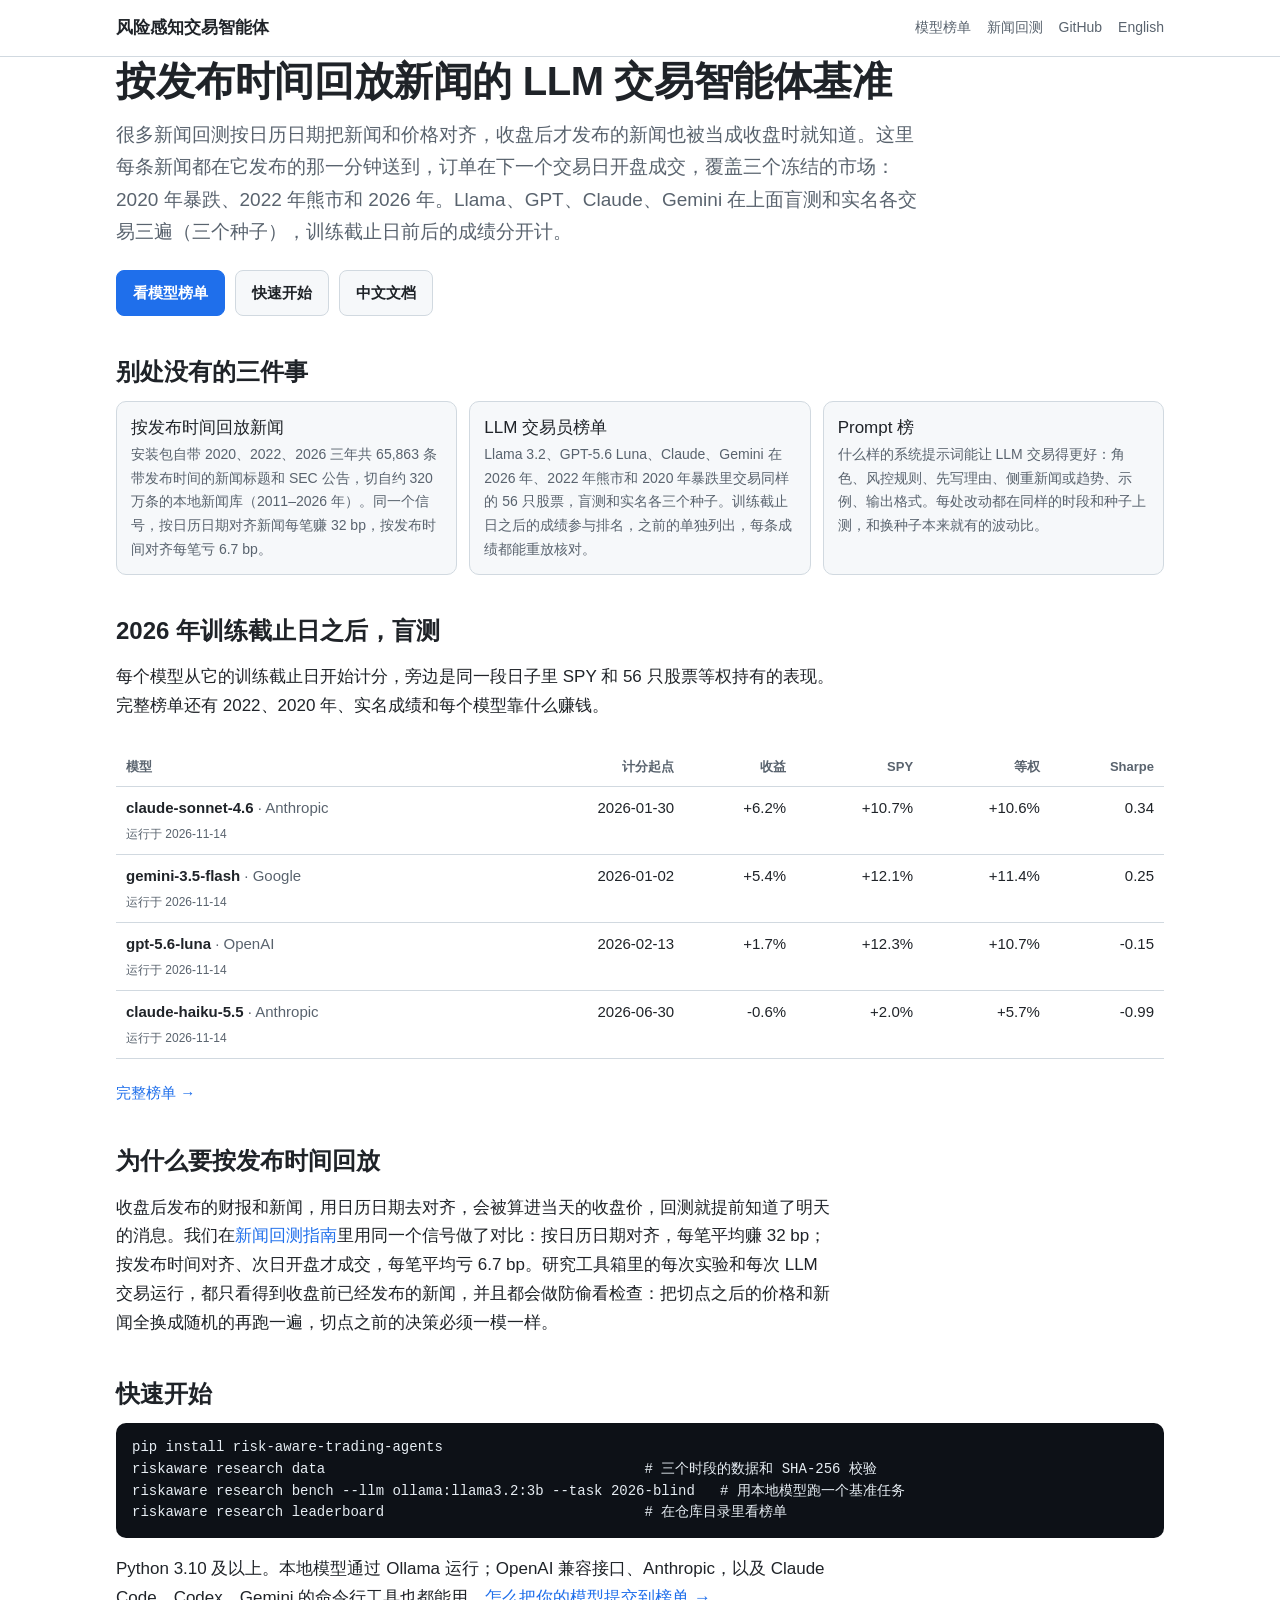
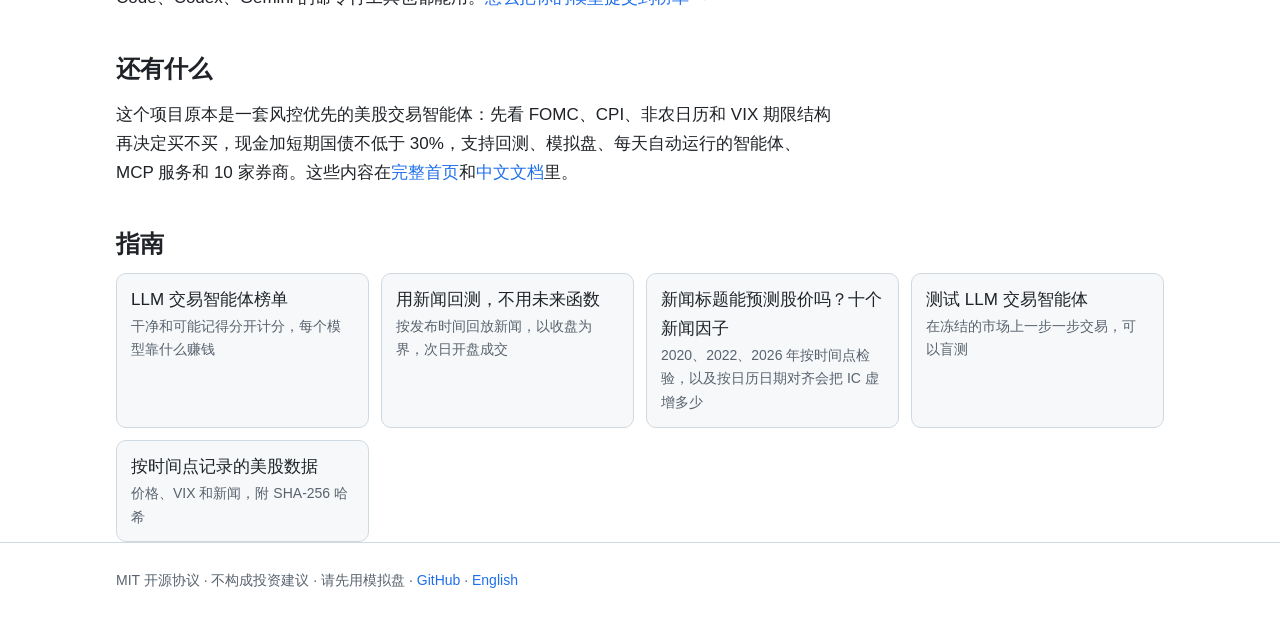
==== site/zh/index.html @ 922aabd8 "LLM trading agent leaderboard (rta-bench-1), and a home page that leads with what is unique rta-benc" ====
<!doctype html>
<html lang="zh-Hans">
<head>
<meta charset="utf-8">
<meta name="viewport" content="width=device-width, initial-scale=1">
<title>LLM 交易智能体基准与榜单：按发布时间回放新闻 · 风险感知交易智能体</title>
<meta name="description" content="开源的 LLM 交易智能体基准：新闻按发布时间回放，自带 2020 年暴跌、2022 年熊市和 2026 年三个冻结的美股市场（65,863 条带时间的新闻），公开的模型榜单按训练截止日前后分开计分，还有 Prompt 榜。MIT 开源。">
<meta name="keywords" content="LLM 交易智能体, 大模型炒股, AI 交易基准, 模型榜单, Prompt 榜, 新闻回测, 未来函数, 按时间点数据, 量化回测, 美股数据, 回测框架">
<link rel="canonical" href="https://jackson-cmd.github.io/risk-aware-trading-agents/zh/">
<link rel="alternate" hreflang="en" href="https://jackson-cmd.github.io/risk-aware-trading-agents/">
<link rel="alternate" hreflang="zh-Hans" href="https://jackson-cmd.github.io/risk-aware-trading-agents/zh/">
<link rel="alternate" hreflang="x-default" href="https://jackson-cmd.github.io/risk-aware-trading-agents/">
<meta property="og:type" content="website">
<meta property="og:url" content="https://jackson-cmd.github.io/risk-aware-trading-agents/zh/">
<meta property="og:title" content="风险感知交易智能体：按发布时间回放新闻的 LLM 交易基准">
<meta property="og:description" content="三个冻结的美股市场、65,863 条带发布时间的新闻、按训练截止日前后分开计分的 LLM 交易员榜单、Prompt 榜，以及开源的风控优先交易智能体。">
<meta property="og:image" content="https://jackson-cmd.github.io/risk-aware-trading-agents/assets/social-preview.png">
<meta name="twitter:card" content="summary_large_image">
<link rel="stylesheet" href="../assets/guide.css">
<script type="application/ld+json">{"@context":"https://schema.org","@type":"SoftwareSourceCode","name":"风险感知交易智能体（Risk-Aware Trading Agents）","description":"开源的 LLM 交易智能体基准：新闻按发布时间回放，自带 2020、2022、2026 三个冻结的美股市场和 65,863 条带发布时间的新闻，公开的模型榜单按训练截止日前后分开计分，Prompt 榜比较不同系统提示词；另有风控优先的美股交易智能体、MCP 服务和 10 家券商接口。","inLanguage":"zh-Hans","codeRepository":"https://github.com/jackson-cmd/risk-aware-trading-agents","url":"https://jackson-cmd.github.io/risk-aware-trading-agents/zh/","programmingLanguage":"Python","license":"https://opensource.org/licenses/MIT","keywords":["LLM 交易智能体基准","模型榜单","Prompt 榜","新闻回测","未来函数","按时间点数据"],"identifier":"https://doi.org/10.5281/zenodo.24202496"}</script>
</head>
<body>
<header><div class="wrap wide">
  <a class="brand" href="index.html">风险感知交易智能体</a>
  <nav>
    <a href="leaderboard.html">模型榜单</a>
    <a href="news-backtesting.html">新闻回测</a>
    <a href="https://github.com/jackson-cmd/risk-aware-trading-agents">GitHub</a>
    <a href="../" hreflang="en" lang="en">English</a>
  </nav>
</div></header>

<main class="wrap wide">
<h1>按发布时间回放新闻的 LLM 交易智能体基准</h1>
<p class="lead">很多新闻回测按日历日期把新闻和价格对齐，收盘后才发布的新闻也被当成收盘时就知道。这里每条新闻都在它发布的那一分钟送到，订单在下一个交易日开盘成交，覆盖三个冻结的市场：2020 年暴跌、2022 年熊市和 2026 年。Llama、GPT、Claude、Gemini 在上面盲测和实名各交易三遍（三个种子），训练截止日前后的成绩分开计。</p>
<div class="cta">
  <a class="btn primary" href="leaderboard.html">看模型榜单</a>
  <a class="btn" href="#start">快速开始</a>
  <a class="btn" href="https://github.com/jackson-cmd/risk-aware-trading-agents/blob/main/README_zh.md">中文文档</a>
</div>

<h2 id="unique">别处没有的三件事</h2>
<div class="more">
  <a href="news-backtesting.html">按发布时间回放新闻<span>安装包自带 2020、2022、2026 三年共 65,863 条带发布时间的新闻标题和 SEC 公告，切自约 320 万条的本地新闻库（2011–2026 年）。同一个信号，按日历日期对齐新闻每笔赚 32 bp，按发布时间对齐每笔亏 6.7 bp。</span></a>
  <a href="leaderboard.html">LLM 交易员榜单<span>Llama 3.2、GPT-5.6 Luna、Claude、Gemini 在 2026 年、2022 年熊市和 2020 年暴跌里交易同样的 56 只股票，盲测和实名各三个种子。训练截止日之后的成绩参与排名，之前的单独列出，每条成绩都能重放核对。</span></a>
  <a href="leaderboard.html#prompts">Prompt 榜<span>什么样的系统提示词能让 LLM 交易得更好：角色、风控规则、先写理由、侧重新闻或趋势、示例、输出格式。每处改动都在同样的时段和种子上测，和换种子本来就有的波动比。</span></a>
</div>

<h2 id="board">2026 年训练截止日之后，盲测</h2>
<p>每个模型从它的训练截止日开始计分，旁边是同一段日子里 SPY 和 56 只股票等权持有的表现。完整榜单还有 2022、2020 年、实名成绩和每个模型靠什么赚钱。</p>
<!-- board:teaser -->
<div class="table-wrap"><table class="board"><thead><tr><th>模型</th><th class="num">计分起点</th><th class="num">收益</th><th class="num">SPY</th><th class="num">等权</th><th class="num">Sharpe</th></tr></thead><tbody>
<tr><td><b>claude-sonnet-4.6</b><span class="muted"> · Anthropic</span><br><span class="muted small">运行于 2026-11-14</span></td><td class="num">2026-01-30</td><td class="num">+6.2%</td><td class="num">+10.7%</td><td class="num">+10.6%</td><td class="num">0.34</td></tr>
<tr><td><b>gemini-3.5-flash</b><span class="muted"> · Google</span><br><span class="muted small">运行于 2026-11-14</span></td><td class="num">2026-01-02</td><td class="num">+5.4%</td><td class="num">+12.1%</td><td class="num">+11.4%</td><td class="num">0.25</td></tr>
<tr><td><b>gpt-5.6-luna</b><span class="muted"> · OpenAI</span><br><span class="muted small">运行于 2026-11-14</span></td><td class="num">2026-02-13</td><td class="num">+1.7%</td><td class="num">+12.3%</td><td class="num">+10.7%</td><td class="num">-0.15</td></tr>
<tr><td><b>claude-haiku-5.5</b><span class="muted"> · Anthropic</span><br><span class="muted small">运行于 2026-11-14</span></td><td class="num">2026-06-30</td><td class="num">-0.6%</td><td class="num">+2.0%</td><td class="num">+5.7%</td><td class="num">-0.99</td></tr>
</tbody></table></div>
<!-- /board:teaser -->
<p class="note"><a href="leaderboard.html">完整榜单 →</a></p>

<h2 id="why">为什么要按发布时间回放</h2>
<p>收盘后发布的财报和新闻，用日历日期去对齐，会被算进当天的收盘价，回测就提前知道了明天的消息。我们在<a href="news-backtesting.html">新闻回测指南</a>里用同一个信号做了对比：按日历日期对齐，每笔平均赚 32 bp；按发布时间对齐、次日开盘才成交，每笔平均亏 6.7 bp。研究工具箱里的每次实验和每次 LLM 交易运行，都只看得到收盘前已经发布的新闻，并且都会做防偷看检查：把切点之后的价格和新闻全换成随机的再跑一遍，切点之前的决策必须一模一样。</p>

<h2 id="start">快速开始</h2>
<pre>pip install risk-aware-trading-agents
riskaware research data                                      # 三个时段的数据和 SHA-256 校验
riskaware research bench --llm ollama:llama3.2:3b --task 2026-blind   # 用本地模型跑一个基准任务
riskaware research leaderboard                               # 在仓库目录里看榜单</pre>
<p>Python 3.10 及以上。本地模型通过 Ollama 运行；OpenAI 兼容接口、Anthropic，以及 Claude Code、Codex、Gemini 的命令行工具也都能用。<a href="leaderboard.html#submit">怎么把你的模型提交到榜单 →</a></p>

<h2 id="more">还有什么</h2>
<p>这个项目原本是一套风控优先的美股交易智能体：先看 FOMC、CPI、非农日历和 VIX 期限结构再决定买不买，现金加短期国债不低于 30%，支持回测、模拟盘、每天自动运行的智能体、MCP 服务和 10 家券商。这些内容在<a href="../?lang=zh">完整首页</a>和<a href="https://github.com/jackson-cmd/risk-aware-trading-agents/blob/main/README_zh.md">中文文档</a>里。</p>

<h2>指南</h2>
<div class="more">
  <a href="leaderboard.html">LLM 交易智能体榜单<span>干净和可能记得分开计分，每个模型靠什么赚钱</span></a>
  <a href="news-backtesting.html">用新闻回测，不用未来函数<span>按发布时间回放新闻，以收盘为界，次日开盘成交</span></a>
  <a href="news-factors.html">新闻标题能预测股价吗？十个新闻因子<span>2020、2022、2026 年按时间点检验，以及按日历日期对齐会把 IC 虚增多少</span></a>
  <a href="llm-trading-agents.html">测试 LLM 交易智能体<span>在冻结的市场上一步一步交易，可以盲测</span></a>
  <a href="point-in-time-market-data.html">按时间点记录的美股数据<span>价格、VIX 和新闻，附 SHA-256 哈希</span></a>
</div>
</main>

<footer><div class="wrap wide">MIT 开源协议 · 不构成投资建议 · 请先用模拟盘 · <a href="https://github.com/jackson-cmd/risk-aware-trading-agents">GitHub</a> · <a href="../" hreflang="en">English</a></div></footer>
</body>
</html>
---- site/assets/guide.css ----
/* Guide pages: the home page's colors and type, no scripts. */
:root{--bg:#ffffff;--fg:#1f2328;--muted:#59636e;--card:#f6f8fa;--line:#d1d9e0;--accent:#1f6feb;--green:#1a7f37;--red:#cf222e;--code:#0d1117;--code-fg:#e6edf3}
@media (prefers-color-scheme: dark){:root:not([data-theme="light"]){--bg:#0d1117;--fg:#e6edf3;--muted:#9198a1;--card:#151b23;--line:#3d444d;--accent:#4493f8;--green:#3fb950;--red:#f85149;--code:#010409}}
:root[data-theme="dark"]{--bg:#0d1117;--fg:#e6edf3;--muted:#9198a1;--card:#151b23;--line:#3d444d;--accent:#4493f8;--green:#3fb950;--red:#f85149;--code:#010409}
*{box-sizing:border-box}
body{margin:0;background:var(--bg);color:var(--fg);font:17px/1.7 -apple-system,BlinkMacSystemFont,"Segoe UI","PingFang SC","Hiragino Sans GB","Microsoft YaHei",Helvetica,Arial,sans-serif}
a{color:var(--accent);text-decoration:none}a:hover{text-decoration:underline}
.wrap{max-width:860px;margin:0 auto;padding:0 16px}
header{border-bottom:1px solid var(--line)}
header .wrap{display:flex;align-items:center;justify-content:space-between;min-height:56px;gap:12px;flex-wrap:wrap}
.brand{font-weight:700;color:var(--fg)}
nav{display:flex;gap:16px;align-items:center;font-size:14px}
nav a{color:var(--muted)}
main{padding:28px 0 48px}
.crumbs{font-size:14px;color:var(--muted);margin:0 0 10px}
h1{font-size:clamp(28px,4.4vw,40px);line-height:1.2;margin:0 0 14px;letter-spacing:-.01em}
.lead{font-size:clamp(17px,2.2vw,19px);color:var(--muted);margin:0 0 22px}
h2{font-size:24px;line-height:1.3;margin:40px 0 10px}
h3{font-size:18px;margin:24px 0 6px}
p,li{max-width:76ch}
ul,ol{padding-left:22px}
li{margin:4px 0}
table{width:100%;border-collapse:collapse;font-size:15px;margin:10px 0 6px}
th,td{text-align:left;padding:8px 10px;border-bottom:1px solid var(--line);vertical-align:top}
th{color:var(--muted);font-weight:600;font-size:13px}
td.num,th.num{text-align:right;font-variant-numeric:tabular-nums;white-space:nowrap}
.table-wrap{overflow-x:auto}
.table-wrap td:first-child{min-width:11em}
pre{background:var(--code);color:var(--code-fg);border-radius:10px;padding:14px 16px;overflow-x:auto;font-size:14px;line-height:1.55}
code{font-family:ui-monospace,SFMono-Regular,Menlo,Consolas,monospace;font-size:.92em}
p code,li code,td code{background:var(--card);border:1px solid var(--line);border-radius:5px;padding:0 4px}
img.chart{width:100%;border-radius:10px;border:1px solid var(--line);background:#fff;margin:8px 0}
.note{font-size:15px;color:var(--muted)}
.box{background:var(--card);border:1px solid var(--line);border-radius:10px;padding:14px 18px;margin:18px 0}
.box p{margin:6px 0}
.cta{display:flex;gap:10px;flex-wrap:wrap;margin:18px 0 6px}
.btn{display:inline-block;padding:9px 16px;border-radius:8px;border:1px solid var(--line);color:var(--fg);background:var(--card);font-weight:600;font-size:15px}
.btn.primary{background:var(--accent);border-color:var(--accent);color:#fff}
.btn:hover{text-decoration:none;filter:brightness(1.05)}
.more{display:grid;grid-template-columns:repeat(auto-fit,minmax(220px,1fr));gap:12px;margin-top:14px}
.more a{display:block;border:1px solid var(--line);border-radius:10px;padding:12px 14px;background:var(--card);color:var(--fg)}
.more a span{display:block;font-size:14px;color:var(--muted)}
footer{padding:26px 0 44px;color:var(--muted);font-size:14px;border-top:1px solid var(--line)}
/* Leaderboard pages */
.wrap.wide{max-width:1080px}
.muted{color:var(--muted)}
.badge{display:inline-block;font-size:12px;font-weight:600;color:var(--green);border:1px solid var(--green);border-radius:6px;padding:0 6px;margin-left:4px;vertical-align:1px}
table.board th,table.board td{white-space:nowrap}
table.board td:first-child{white-space:normal;min-width:12em}
table.board tr.anchor td{color:var(--muted)}
.facts{display:grid;grid-template-columns:repeat(auto-fit,minmax(190px,1fr));gap:10px;margin:18px 0}
.facts div{background:var(--card);border:1px solid var(--line);border-radius:10px;padding:10px 14px}
.facts b{display:block;font-size:20px;line-height:1.3}
.facts span{font-size:14px;color:var(--muted)}
.verdict-better{color:var(--green);font-weight:600}.verdict-worse{color:var(--red);font-weight:600}
table.board td.wrap{white-space:normal;min-width:16em;max-width:30em}
.small{font-size:12px}
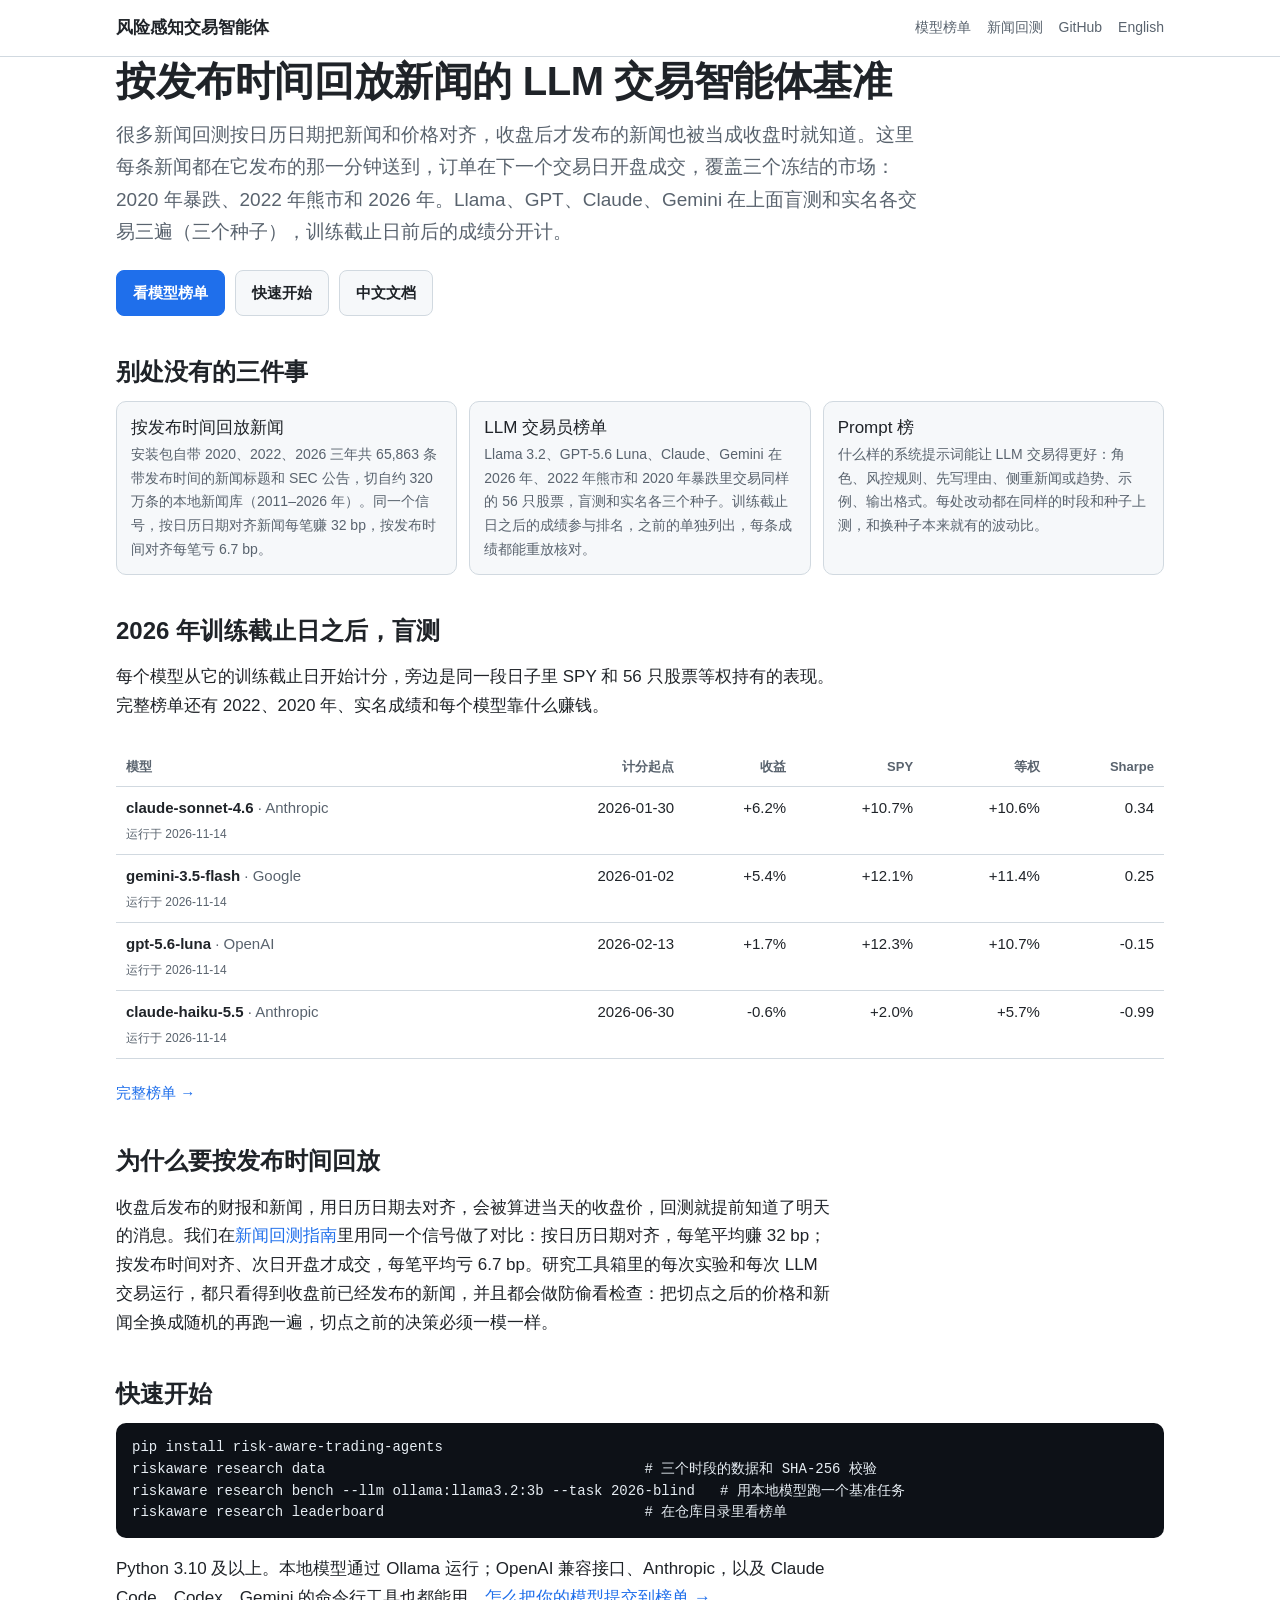
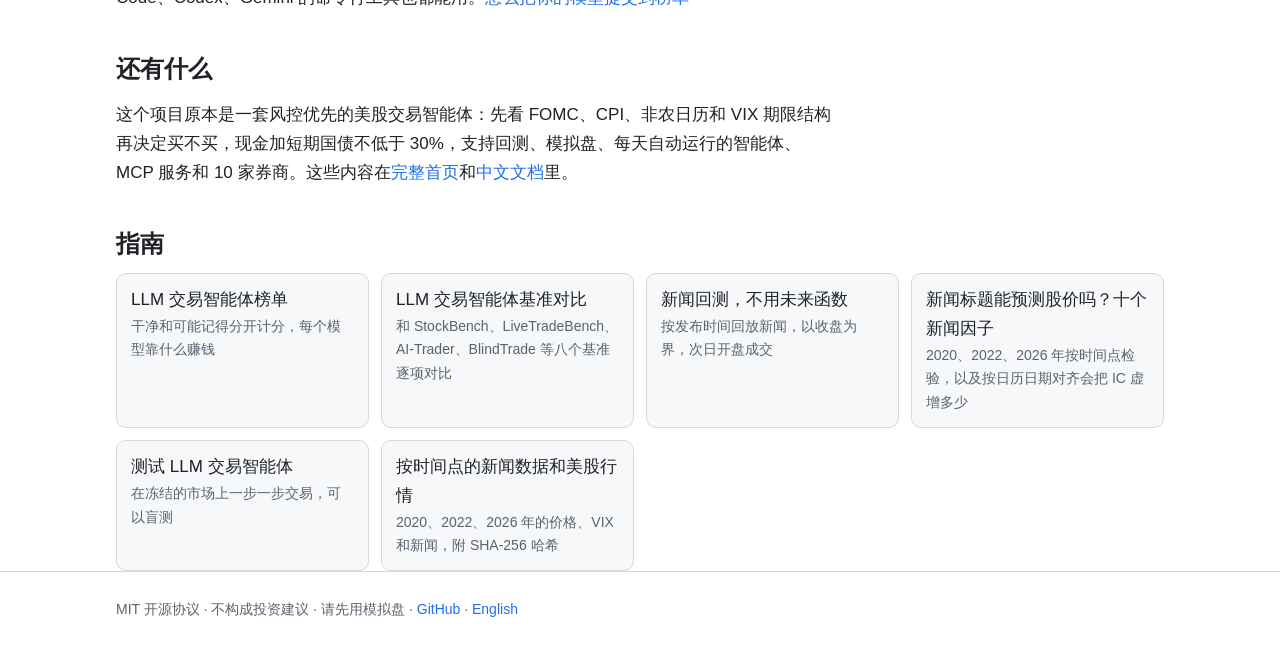
==== commit 6f3b3625: "Website SEO: search phrases in titles, Dataset/FAQ/breadcrumb data, a benchmark comparison page, llm" ====
--- a/site/zh/index.html
+++ b/site/zh/index.html
@@ -18,6 +18,7 @@
 <meta name="twitter:card" content="summary_large_image">
 <link rel="stylesheet" href="../assets/guide.css">
 <script type="application/ld+json">{"@context":"https://schema.org","@type":"SoftwareSourceCode","name":"风险感知交易智能体（Risk-Aware Trading Agents）","description":"开源的 LLM 交易智能体基准：新闻按发布时间回放，自带 2020、2022、2026 三个冻结的美股市场和 65,863 条带发布时间的新闻，公开的模型榜单按训练截止日前后分开计分，Prompt 榜比较不同系统提示词；另有风控优先的美股交易智能体、MCP 服务和 10 家券商接口。","inLanguage":"zh-Hans","codeRepository":"https://github.com/jackson-cmd/risk-aware-trading-agents","url":"https://jackson-cmd.github.io/risk-aware-trading-agents/zh/","programmingLanguage":"Python","license":"https://opensource.org/licenses/MIT","keywords":["LLM 交易智能体基准","模型榜单","Prompt 榜","新闻回测","未来函数","按时间点数据"],"identifier":"https://doi.org/10.5281/zenodo.24202496"}</script>
+<script type="application/ld+json">{"@context":"https://schema.org","@type":"Dataset","name":"rta-bench-1：按发布时间回放新闻的 LLM 交易智能体基准","alternateName":["LLM 交易智能体基准","按时间点的新闻数据"],"description":"按发布时间回放新闻的 LLM 交易智能体基准：三个冻结的美股市场（2020 年疫情暴跌、2022 年加息熊市、2026 年至 11 月 11 日），每段都有之前两年起 64 只大盘股和 25 个 ETF 的日线、VIX 期限结构，以及这段时间带发布时间的 Benzinga 新闻标题（2026 年另有 SEC 8-K 公告），一共 65,863 条；六个任务，每个时段盲测和实名各一次；以及公开的 LLM 榜单，训练截止日前后的成绩分开计，每个条目都能重放出同样的数字。","url":"https://jackson-cmd.github.io/risk-aware-trading-agents/zh/","identifier":"https://doi.org/10.5281/zenodo.24202496","sameAs":["https://github.com/jackson-cmd/risk-aware-trading-agents","https://huggingface.co/datasets/jacksonwangpro1/point-in-time-market-data-2026"],"license":"https://opensource.org/licenses/MIT","isAccessibleForFree":true,"inLanguage":"zh-Hans","keywords":["LLM 交易智能体基准","LLM 交易智能体榜单","新闻回测","未来函数","按时间点的新闻数据","按时间点数据","数据污染","美股数据","SEC 8-K 公告"],"creator":{"@type":"Organization","name":"Risk-Aware Trading Agents contributors","url":"https://github.com/jackson-cmd/risk-aware-trading-agents"},"temporalCoverage":["2018-01-02/2022-12-30","2024-01-02/2026-11-11"],"distribution":[{"@type":"DataDownload","name":"2026 年价格","encodingFormat":"text/csv","contentUrl":"https://github.com/jackson-cmd/risk-aware-trading-agents/raw/main/src/riskaware/research/data/market_2026.csv.gz"},{"@type":"DataDownload","name":"2022 年价格","encodingFormat":"text/csv","contentUrl":"https://github.com/jackson-cmd/risk-aware-trading-agents/raw/main/src/riskaware/research/data/market_2022.csv.gz"},{"@type":"DataDownload","name":"2020 年价格","encodingFormat":"text/csv","contentUrl":"https://github.com/jackson-cmd/risk-aware-trading-agents/raw/main/src/riskaware/research/data/market_2020.csv.gz"},{"@type":"DataDownload","name":"2026 年新闻","encodingFormat":"application/x-ndjson","contentUrl":"https://github.com/jackson-cmd/risk-aware-trading-agents/raw/main/src/riskaware/news/data/news_2026.jsonl.gz"},{"@type":"DataDownload","name":"2022 年新闻","encodingFormat":"application/x-ndjson","contentUrl":"https://github.com/jackson-cmd/risk-aware-trading-agents/raw/main/src/riskaware/news/data/news_2022.jsonl.gz"},{"@type":"DataDownload","name":"2020 年新闻","encodingFormat":"application/x-ndjson","contentUrl":"https://github.com/jackson-cmd/risk-aware-trading-agents/raw/main/src/riskaware/news/data/news_2020.jsonl.gz"},{"@type":"DataDownload","name":"2026 年价格（Hugging Face 上的 Parquet）","encodingFormat":"application/vnd.apache.parquet","contentUrl":"https://huggingface.co/datasets/jacksonwangpro1/point-in-time-market-data-2026/resolve/main/data/prices.parquet"},{"@type":"DataDownload","name":"2026 年新闻（Hugging Face 上的 Parquet）","encodingFormat":"application/vnd.apache.parquet","contentUrl":"https://huggingface.co/datasets/jacksonwangpro1/point-in-time-market-data-2026/resolve/main/data/news.parquet"},{"@type":"DataDownload","name":"LLM 交易智能体榜单的结果","encodingFormat":"application/json","contentUrl":"https://jackson-cmd.github.io/risk-aware-trading-agents/assets/data/leaderboard.json"},{"@type":"DataDownload","name":"每次发版的代码、数据和条目（Zenodo）","encodingFormat":"application/zip","contentUrl":"https://doi.org/10.5281/zenodo.24202496"}]}</script>
 </head>
 <body>
 <header><div class="wrap wide">
@@ -74,10 +75,11 @@
 <h2>指南</h2>
 <div class="more">
   <a href="leaderboard.html">LLM 交易智能体榜单<span>干净和可能记得分开计分，每个模型靠什么赚钱</span></a>
-  <a href="news-backtesting.html">用新闻回测，不用未来函数<span>按发布时间回放新闻，以收盘为界，次日开盘成交</span></a>
+  <a href="llm-trading-benchmarks.html">LLM 交易智能体基准对比<span>和 StockBench、LiveTradeBench、AI-Trader、BlindTrade 等八个基准逐项对比</span></a>
+  <a href="news-backtesting.html">新闻回测，不用未来函数<span>按发布时间回放新闻，以收盘为界，次日开盘成交</span></a>
   <a href="news-factors.html">新闻标题能预测股价吗？十个新闻因子<span>2020、2022、2026 年按时间点检验，以及按日历日期对齐会把 IC 虚增多少</span></a>
   <a href="llm-trading-agents.html">测试 LLM 交易智能体<span>在冻结的市场上一步一步交易，可以盲测</span></a>
-  <a href="point-in-time-market-data.html">按时间点记录的美股数据<span>价格、VIX 和新闻，附 SHA-256 哈希</span></a>
+  <a href="point-in-time-market-data.html">按时间点的新闻数据和美股行情<span>2020、2022、2026 年的价格、VIX 和新闻，附 SHA-256 哈希</span></a>
 </div>
 </main>
 
--- a/site/assets/guide.css
+++ b/site/assets/guide.css
@@ -54,4 +54,5 @@
 .facts span{font-size:14px;color:var(--muted)}
 .verdict-better{color:var(--green);font-weight:600}.verdict-worse{color:var(--red);font-weight:600}
 table.board td.wrap{white-space:normal;min-width:16em;max-width:30em}
+table.board.compare th{white-space:normal;vertical-align:bottom}table.board.compare td{vertical-align:top}table.board.compare td.wrap{min-width:9em}
 .small{font-size:12px}
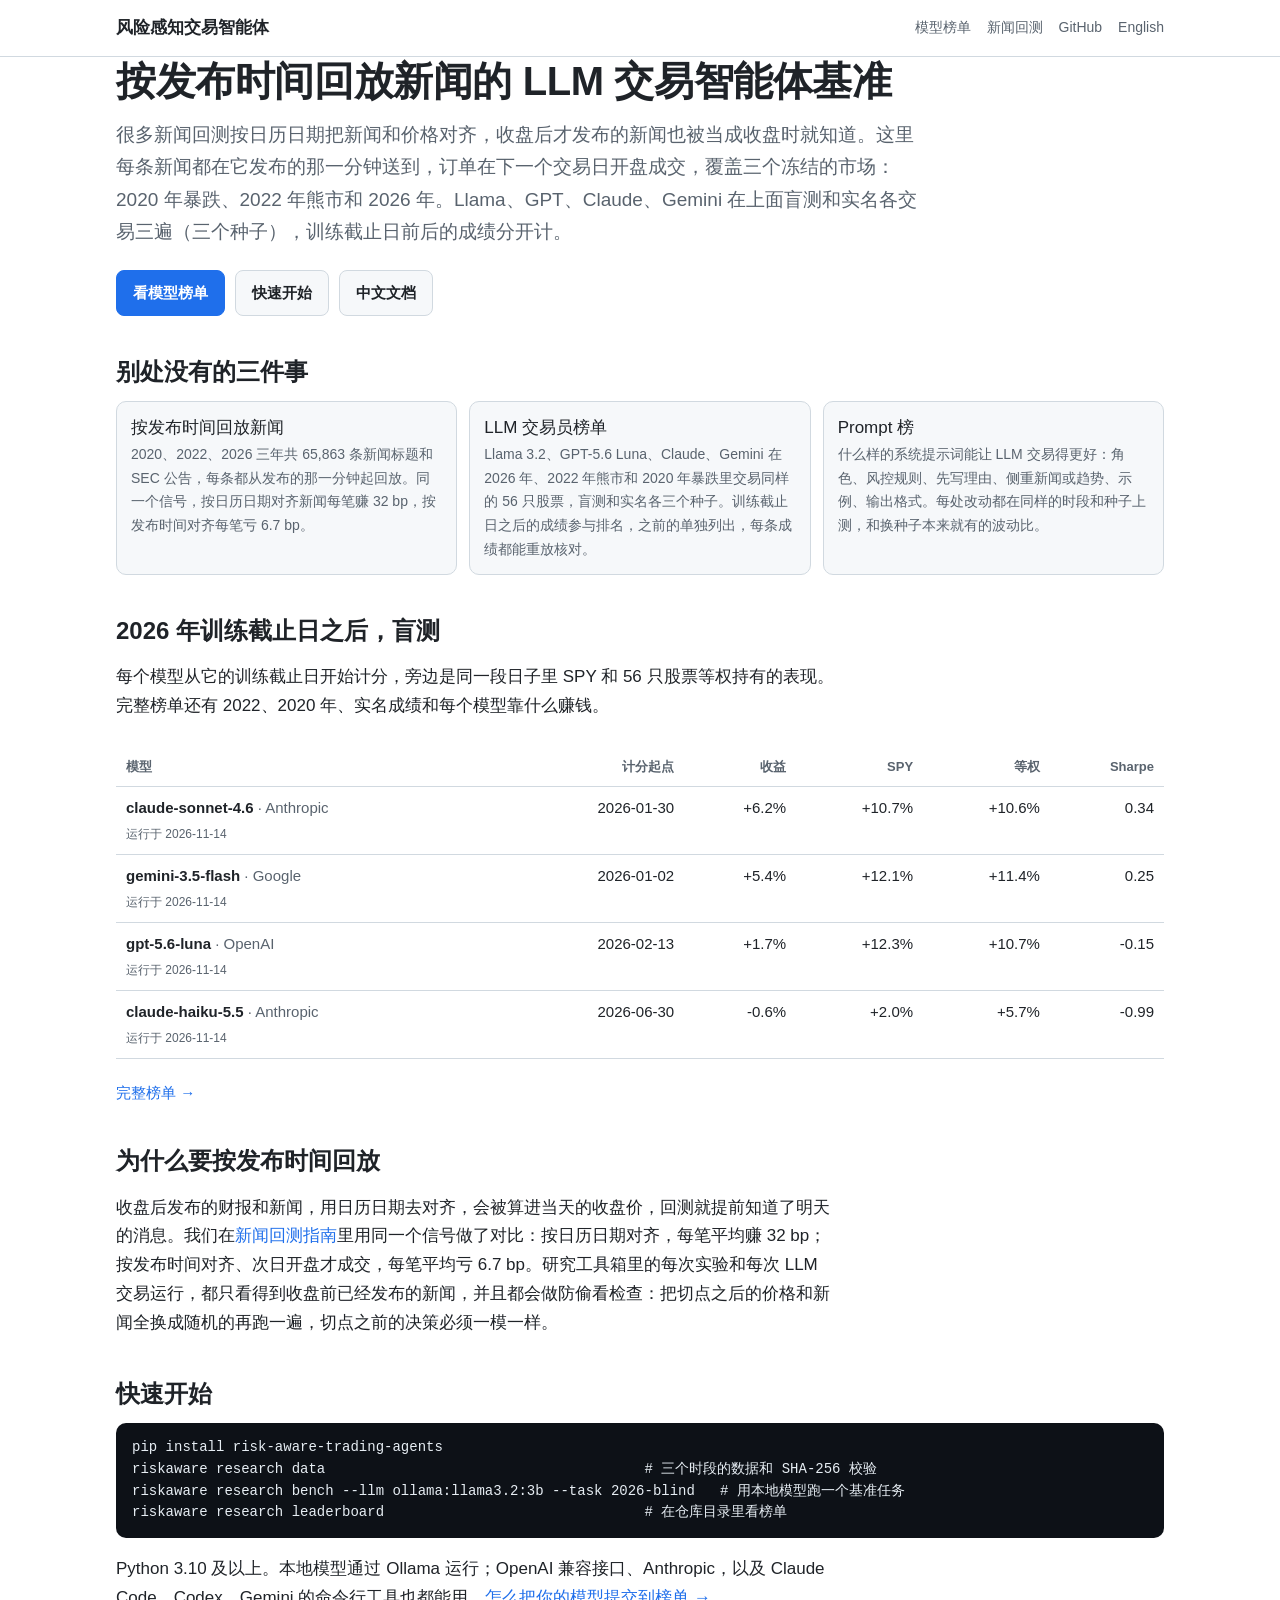
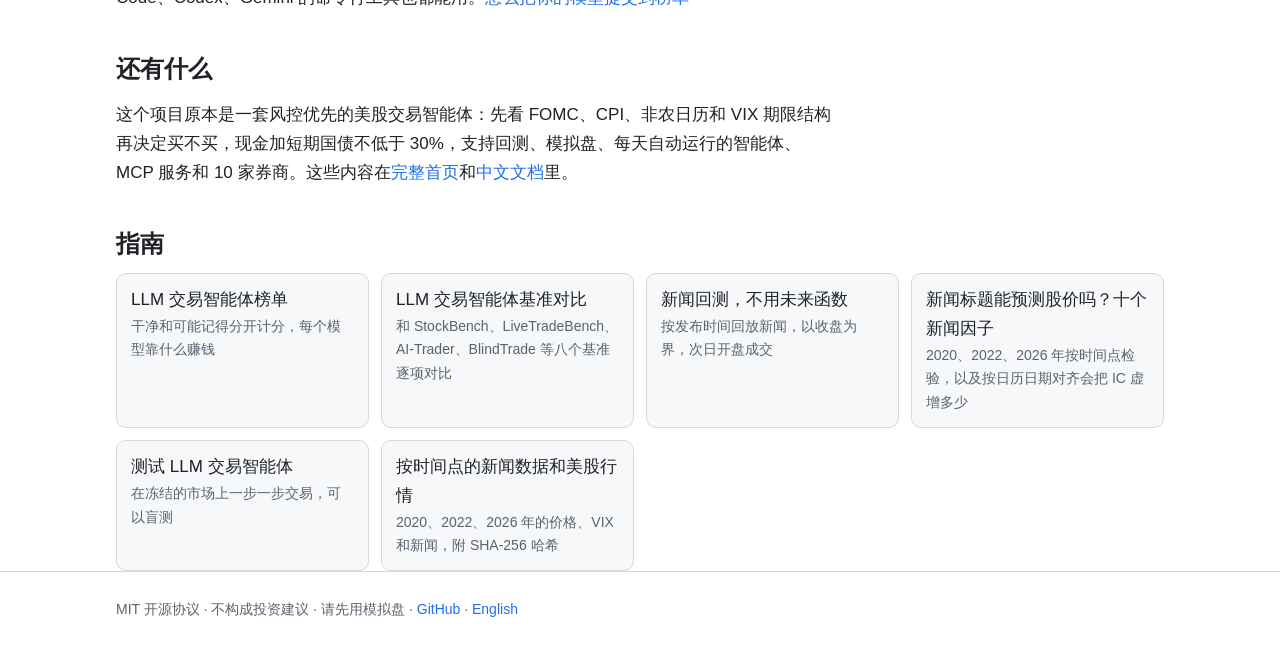
==== commit b4035f82: "Stop redistributing the news headlines: drop them from the repository and the package (0.8.0) The th" ====
--- a/site/zh/index.html
+++ b/site/zh/index.html
@@ -4,7 +4,7 @@
 <meta charset="utf-8">
 <meta name="viewport" content="width=device-width, initial-scale=1">
 <title>LLM 交易智能体基准与榜单：按发布时间回放新闻 · 风险感知交易智能体</title>
-<meta name="description" content="开源的 LLM 交易智能体基准：新闻按发布时间回放，自带 2020 年暴跌、2022 年熊市和 2026 年三个冻结的美股市场（65,863 条带时间的新闻），公开的模型榜单按训练截止日前后分开计分，还有 Prompt 榜。MIT 开源。">
+<meta name="description" content="开源的 LLM 交易智能体基准：新闻按发布时间回放，自带 2020 年暴跌、2022 年熊市和 2026 年三个冻结的美股市场（新闻标题不再分发），公开的模型榜单按训练截止日前后分开计分，还有 Prompt 榜。MIT 开源。">
 <meta name="keywords" content="LLM 交易智能体, 大模型炒股, AI 交易基准, 模型榜单, Prompt 榜, 新闻回测, 未来函数, 按时间点数据, 量化回测, 美股数据, 回测框架">
 <link rel="canonical" href="https://jackson-cmd.github.io/risk-aware-trading-agents/zh/">
 <link rel="alternate" hreflang="en" href="https://jackson-cmd.github.io/risk-aware-trading-agents/">
@@ -17,8 +17,8 @@
 <meta property="og:image" content="https://jackson-cmd.github.io/risk-aware-trading-agents/assets/social-preview.png">
 <meta name="twitter:card" content="summary_large_image">
 <link rel="stylesheet" href="../assets/guide.css">
-<script type="application/ld+json">{"@context":"https://schema.org","@type":"SoftwareSourceCode","name":"风险感知交易智能体（Risk-Aware Trading Agents）","description":"开源的 LLM 交易智能体基准：新闻按发布时间回放，自带 2020、2022、2026 三个冻结的美股市场和 65,863 条带发布时间的新闻，公开的模型榜单按训练截止日前后分开计分，Prompt 榜比较不同系统提示词；另有风控优先的美股交易智能体、MCP 服务和 10 家券商接口。","inLanguage":"zh-Hans","codeRepository":"https://github.com/jackson-cmd/risk-aware-trading-agents","url":"https://jackson-cmd.github.io/risk-aware-trading-agents/zh/","programmingLanguage":"Python","license":"https://opensource.org/licenses/MIT","keywords":["LLM 交易智能体基准","模型榜单","Prompt 榜","新闻回测","未来函数","按时间点数据"],"identifier":"https://doi.org/10.5281/zenodo.24202496"}</script>
-<script type="application/ld+json">{"@context":"https://schema.org","@type":"Dataset","name":"rta-bench-1：按发布时间回放新闻的 LLM 交易智能体基准","alternateName":["LLM 交易智能体基准","按时间点的新闻数据"],"description":"按发布时间回放新闻的 LLM 交易智能体基准：三个冻结的美股市场（2020 年疫情暴跌、2022 年加息熊市、2026 年至 11 月 11 日），每段都有之前两年起 64 只大盘股和 25 个 ETF 的日线、VIX 期限结构，以及这段时间带发布时间的 Benzinga 新闻标题（2026 年另有 SEC 8-K 公告），一共 65,863 条；六个任务，每个时段盲测和实名各一次；以及公开的 LLM 榜单，训练截止日前后的成绩分开计，每个条目都能重放出同样的数字。","url":"https://jackson-cmd.github.io/risk-aware-trading-agents/zh/","identifier":"https://doi.org/10.5281/zenodo.24202496","sameAs":["https://github.com/jackson-cmd/risk-aware-trading-agents","https://huggingface.co/datasets/jacksonwangpro1/point-in-time-market-data-2026"],"license":"https://opensource.org/licenses/MIT","isAccessibleForFree":true,"inLanguage":"zh-Hans","keywords":["LLM 交易智能体基准","LLM 交易智能体榜单","新闻回测","未来函数","按时间点的新闻数据","按时间点数据","数据污染","美股数据","SEC 8-K 公告"],"creator":{"@type":"Organization","name":"Risk-Aware Trading Agents contributors","url":"https://github.com/jackson-cmd/risk-aware-trading-agents"},"temporalCoverage":["2018-01-02/2022-12-30","2024-01-02/2026-11-11"],"distribution":[{"@type":"DataDownload","name":"2026 年价格","encodingFormat":"text/csv","contentUrl":"https://github.com/jackson-cmd/risk-aware-trading-agents/raw/main/src/riskaware/research/data/market_2026.csv.gz"},{"@type":"DataDownload","name":"2022 年价格","encodingFormat":"text/csv","contentUrl":"https://github.com/jackson-cmd/risk-aware-trading-agents/raw/main/src/riskaware/research/data/market_2022.csv.gz"},{"@type":"DataDownload","name":"2020 年价格","encodingFormat":"text/csv","contentUrl":"https://github.com/jackson-cmd/risk-aware-trading-agents/raw/main/src/riskaware/research/data/market_2020.csv.gz"},{"@type":"DataDownload","name":"2026 年新闻","encodingFormat":"application/x-ndjson","contentUrl":"https://github.com/jackson-cmd/risk-aware-trading-agents/raw/main/src/riskaware/news/data/news_2026.jsonl.gz"},{"@type":"DataDownload","name":"2022 年新闻","encodingFormat":"application/x-ndjson","contentUrl":"https://github.com/jackson-cmd/risk-aware-trading-agents/raw/main/src/riskaware/news/data/news_2022.jsonl.gz"},{"@type":"DataDownload","name":"2020 年新闻","encodingFormat":"application/x-ndjson","contentUrl":"https://github.com/jackson-cmd/risk-aware-trading-agents/raw/main/src/riskaware/news/data/news_2020.jsonl.gz"},{"@type":"DataDownload","name":"2026 年价格（Hugging Face 上的 Parquet）","encodingFormat":"application/vnd.apache.parquet","contentUrl":"https://huggingface.co/datasets/jacksonwangpro1/point-in-time-market-data-2026/resolve/main/data/prices.parquet"},{"@type":"DataDownload","name":"2026 年新闻（Hugging Face 上的 Parquet）","encodingFormat":"application/vnd.apache.parquet","contentUrl":"https://huggingface.co/datasets/jacksonwangpro1/point-in-time-market-data-2026/resolve/main/data/news.parquet"},{"@type":"DataDownload","name":"LLM 交易智能体榜单的结果","encodingFormat":"application/json","contentUrl":"https://jackson-cmd.github.io/risk-aware-trading-agents/assets/data/leaderboard.json"},{"@type":"DataDownload","name":"每次发版的代码、数据和条目（Zenodo）","encodingFormat":"application/zip","contentUrl":"https://doi.org/10.5281/zenodo.24202496"}]}</script>
+<script type="application/ld+json">{"@context":"https://schema.org","@type":"SoftwareSourceCode","name":"风险感知交易智能体（Risk-Aware Trading Agents）","description":"开源的 LLM 交易智能体基准：新闻按发布时间回放，自带 2020、2022、2026 三个冻结的美股市场，65,863 条新闻按发布时间回放（标题不再分发），公开的模型榜单按训练截止日前后分开计分，Prompt 榜比较不同系统提示词；另有风控优先的美股交易智能体、MCP 服务和 10 家券商接口。","inLanguage":"zh-Hans","codeRepository":"https://github.com/jackson-cmd/risk-aware-trading-agents","url":"https://jackson-cmd.github.io/risk-aware-trading-agents/zh/","programmingLanguage":"Python","license":"https://opensource.org/licenses/MIT","keywords":["LLM 交易智能体基准","模型榜单","Prompt 榜","新闻回测","未来函数","按时间点数据"],"identifier":"https://doi.org/10.5281/zenodo.24202496"}</script>
+<script type="application/ld+json">{"@context":"https://schema.org","@type":"Dataset","name":"rta-bench-1：按发布时间回放新闻的 LLM 交易智能体基准","alternateName":["LLM 交易智能体基准","按时间点的新闻数据"],"description":"按发布时间回放新闻的 LLM 交易智能体基准：三个冻结的美股市场（2020 年疫情暴跌、2022 年加息熊市、2026 年至 11 月 11 日），每段都有之前两年起 64 只大盘股和 25 个 ETF 的日线、VIX 期限结构，以及按发布时间回放的这段时间的新闻（65,863 条标题和 SEC 8-K 公告；新闻标题不再分发）；六个任务，每个时段盲测和实名各一次；以及公开的 LLM 榜单，训练截止日前后的成绩分开计，每个条目都能重放出同样的数字。","url":"https://jackson-cmd.github.io/risk-aware-trading-agents/zh/","identifier":"https://doi.org/10.5281/zenodo.24202496","sameAs":["https://github.com/jackson-cmd/risk-aware-trading-agents"],"license":"https://opensource.org/licenses/MIT","isAccessibleForFree":true,"inLanguage":"zh-Hans","keywords":["LLM 交易智能体基准","LLM 交易智能体榜单","新闻回测","未来函数","按时间点的新闻数据","按时间点数据","数据污染","美股数据","SEC 8-K 公告"],"creator":{"@type":"Organization","name":"Risk-Aware Trading Agents contributors","url":"https://github.com/jackson-cmd/risk-aware-trading-agents"},"temporalCoverage":["2018-01-02/2022-12-30","2024-01-02/2026-11-11"],"distribution":[{"@type":"DataDownload","name":"2026 年价格","encodingFormat":"text/csv","contentUrl":"https://github.com/jackson-cmd/risk-aware-trading-agents/raw/main/src/riskaware/research/data/market_2026.csv.gz"},{"@type":"DataDownload","name":"2022 年价格","encodingFormat":"text/csv","contentUrl":"https://github.com/jackson-cmd/risk-aware-trading-agents/raw/main/src/riskaware/research/data/market_2022.csv.gz"},{"@type":"DataDownload","name":"2020 年价格","encodingFormat":"text/csv","contentUrl":"https://github.com/jackson-cmd/risk-aware-trading-agents/raw/main/src/riskaware/research/data/market_2020.csv.gz"},{"@type":"DataDownload","name":"LLM 交易智能体榜单的结果","encodingFormat":"application/json","contentUrl":"https://jackson-cmd.github.io/risk-aware-trading-agents/assets/data/leaderboard.json"},{"@type":"DataDownload","name":"每次发版的代码、数据和条目（Zenodo）","encodingFormat":"application/zip","contentUrl":"https://doi.org/10.5281/zenodo.24202496"}]}</script>
 </head>
 <body>
 <header><div class="wrap wide">
@@ -42,7 +42,7 @@
 
 <h2 id="unique">别处没有的三件事</h2>
 <div class="more">
-  <a href="news-backtesting.html">按发布时间回放新闻<span>安装包自带 2020、2022、2026 三年共 65,863 条带发布时间的新闻标题和 SEC 公告，切自约 320 万条的本地新闻库（2011–2026 年）。同一个信号，按日历日期对齐新闻每笔赚 32 bp，按发布时间对齐每笔亏 6.7 bp。</span></a>
+  <a href="news-backtesting.html">按发布时间回放新闻<span>2020、2022、2026 三年共 65,863 条新闻标题和 SEC 公告，每条都从发布的那一分钟起回放。同一个信号，按日历日期对齐新闻每笔赚 32 bp，按发布时间对齐每笔亏 6.7 bp。</span></a>
   <a href="leaderboard.html">LLM 交易员榜单<span>Llama 3.2、GPT-5.6 Luna、Claude、Gemini 在 2026 年、2022 年熊市和 2020 年暴跌里交易同样的 56 只股票，盲测和实名各三个种子。训练截止日之后的成绩参与排名，之前的单独列出，每条成绩都能重放核对。</span></a>
   <a href="leaderboard.html#prompts">Prompt 榜<span>什么样的系统提示词能让 LLM 交易得更好：角色、风控规则、先写理由、侧重新闻或趋势、示例、输出格式。每处改动都在同样的时段和种子上测，和换种子本来就有的波动比。</span></a>
 </div>
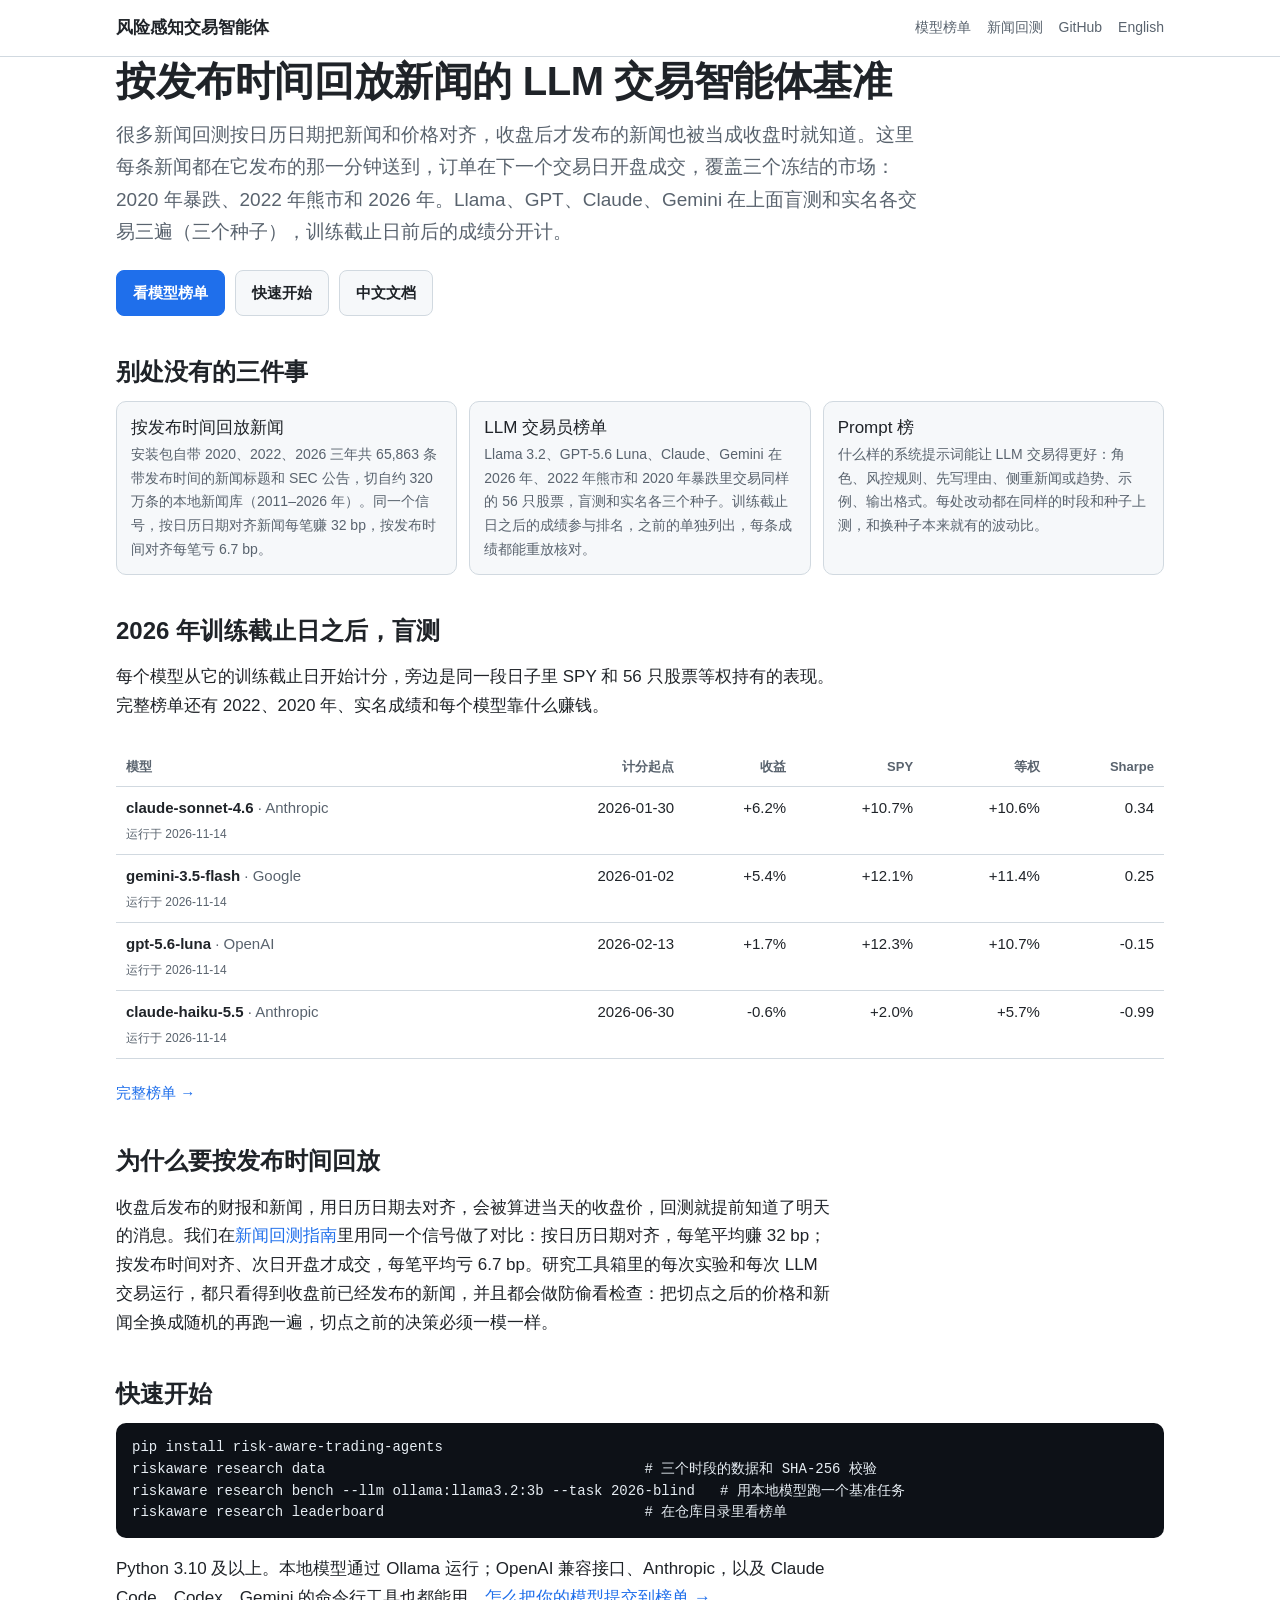
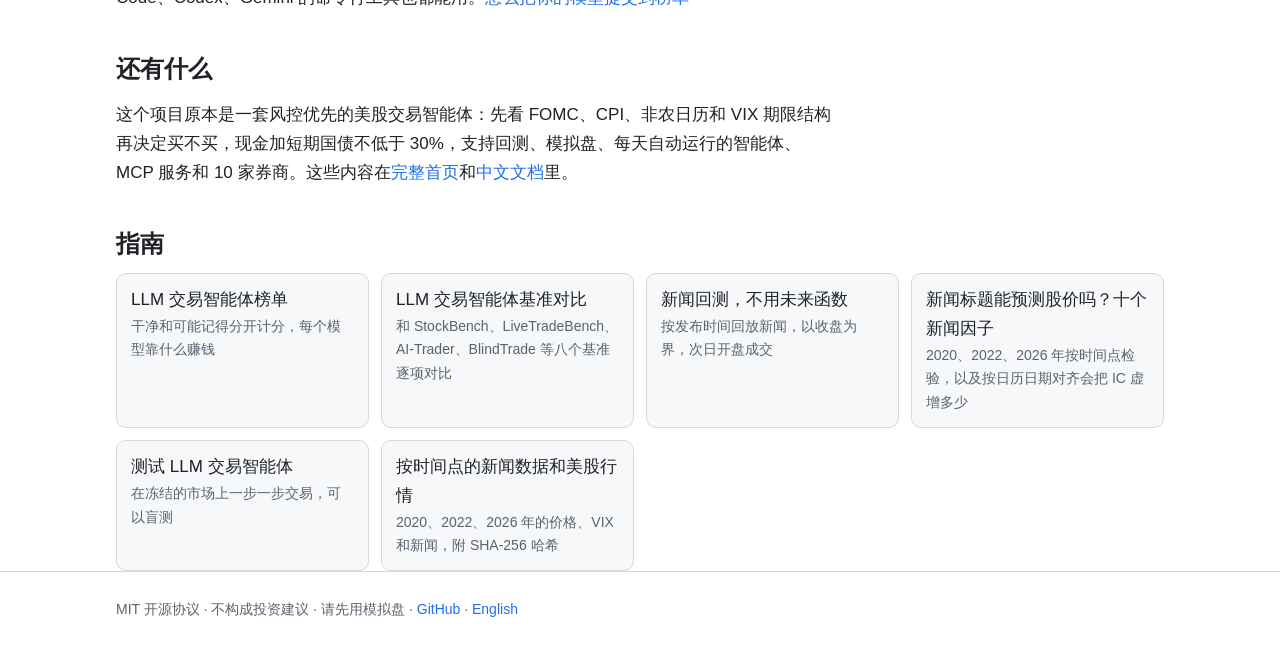
==== commit 768f7cf1: "Site: link the new public HF dataset and the leaderboard Space; news is replayed, not distributed - " ====
--- a/site/zh/index.html
+++ b/site/zh/index.html
@@ -4,7 +4,7 @@
 <meta charset="utf-8">
 <meta name="viewport" content="width=device-width, initial-scale=1">
 <title>LLM 交易智能体基准与榜单：按发布时间回放新闻 · 风险感知交易智能体</title>
-<meta name="description" content="开源的 LLM 交易智能体基准：新闻按发布时间回放，自带 2020 年暴跌、2022 年熊市和 2026 年三个冻结的美股市场（新闻标题不再分发），公开的模型榜单按训练截止日前后分开计分，还有 Prompt 榜。MIT 开源。">
+<meta name="description" content="开源的 LLM 交易智能体基准：新闻按发布时间回放，自带 2020 年暴跌、2022 年熊市和 2026 年三个冻结的美股市场（65,863 条带时间的新闻），公开的模型榜单按训练截止日前后分开计分，还有 Prompt 榜。MIT 开源。">
 <meta name="keywords" content="LLM 交易智能体, 大模型炒股, AI 交易基准, 模型榜单, Prompt 榜, 新闻回测, 未来函数, 按时间点数据, 量化回测, 美股数据, 回测框架">
 <link rel="canonical" href="https://jackson-cmd.github.io/risk-aware-trading-agents/zh/">
 <link rel="alternate" hreflang="en" href="https://jackson-cmd.github.io/risk-aware-trading-agents/">
@@ -17,8 +17,8 @@
 <meta property="og:image" content="https://jackson-cmd.github.io/risk-aware-trading-agents/assets/social-preview.png">
 <meta name="twitter:card" content="summary_large_image">
 <link rel="stylesheet" href="../assets/guide.css">
-<script type="application/ld+json">{"@context":"https://schema.org","@type":"SoftwareSourceCode","name":"风险感知交易智能体（Risk-Aware Trading Agents）","description":"开源的 LLM 交易智能体基准：新闻按发布时间回放，自带 2020、2022、2026 三个冻结的美股市场，65,863 条新闻按发布时间回放（标题不再分发），公开的模型榜单按训练截止日前后分开计分，Prompt 榜比较不同系统提示词；另有风控优先的美股交易智能体、MCP 服务和 10 家券商接口。","inLanguage":"zh-Hans","codeRepository":"https://github.com/jackson-cmd/risk-aware-trading-agents","url":"https://jackson-cmd.github.io/risk-aware-trading-agents/zh/","programmingLanguage":"Python","license":"https://opensource.org/licenses/MIT","keywords":["LLM 交易智能体基准","模型榜单","Prompt 榜","新闻回测","未来函数","按时间点数据"],"identifier":"https://doi.org/10.5281/zenodo.24202496"}</script>
-<script type="application/ld+json">{"@context":"https://schema.org","@type":"Dataset","name":"rta-bench-1：按发布时间回放新闻的 LLM 交易智能体基准","alternateName":["LLM 交易智能体基准","按时间点的新闻数据"],"description":"按发布时间回放新闻的 LLM 交易智能体基准：三个冻结的美股市场（2020 年疫情暴跌、2022 年加息熊市、2026 年至 11 月 11 日），每段都有之前两年起 64 只大盘股和 25 个 ETF 的日线、VIX 期限结构，以及按发布时间回放的这段时间的新闻（65,863 条标题和 SEC 8-K 公告；新闻标题不再分发）；六个任务，每个时段盲测和实名各一次；以及公开的 LLM 榜单，训练截止日前后的成绩分开计，每个条目都能重放出同样的数字。","url":"https://jackson-cmd.github.io/risk-aware-trading-agents/zh/","identifier":"https://doi.org/10.5281/zenodo.24202496","sameAs":["https://github.com/jackson-cmd/risk-aware-trading-agents"],"license":"https://opensource.org/licenses/MIT","isAccessibleForFree":true,"inLanguage":"zh-Hans","keywords":["LLM 交易智能体基准","LLM 交易智能体榜单","新闻回测","未来函数","按时间点的新闻数据","按时间点数据","数据污染","美股数据","SEC 8-K 公告"],"creator":{"@type":"Organization","name":"Risk-Aware Trading Agents contributors","url":"https://github.com/jackson-cmd/risk-aware-trading-agents"},"temporalCoverage":["2018-01-02/2022-12-30","2024-01-02/2026-11-11"],"distribution":[{"@type":"DataDownload","name":"2026 年价格","encodingFormat":"text/csv","contentUrl":"https://github.com/jackson-cmd/risk-aware-trading-agents/raw/main/src/riskaware/research/data/market_2026.csv.gz"},{"@type":"DataDownload","name":"2022 年价格","encodingFormat":"text/csv","contentUrl":"https://github.com/jackson-cmd/risk-aware-trading-agents/raw/main/src/riskaware/research/data/market_2022.csv.gz"},{"@type":"DataDownload","name":"2020 年价格","encodingFormat":"text/csv","contentUrl":"https://github.com/jackson-cmd/risk-aware-trading-agents/raw/main/src/riskaware/research/data/market_2020.csv.gz"},{"@type":"DataDownload","name":"LLM 交易智能体榜单的结果","encodingFormat":"application/json","contentUrl":"https://jackson-cmd.github.io/risk-aware-trading-agents/assets/data/leaderboard.json"},{"@type":"DataDownload","name":"每次发版的代码、数据和条目（Zenodo）","encodingFormat":"application/zip","contentUrl":"https://doi.org/10.5281/zenodo.24202496"}]}</script>
+<script type="application/ld+json">{"@context":"https://schema.org","@type":"SoftwareSourceCode","name":"风险感知交易智能体（Risk-Aware Trading Agents）","description":"开源的 LLM 交易智能体基准：新闻按发布时间回放，自带 2020、2022、2026 三个冻结的美股市场和 65,863 条带发布时间的新闻，公开的模型榜单按训练截止日前后分开计分，Prompt 榜比较不同系统提示词；另有风控优先的美股交易智能体、MCP 服务和 10 家券商接口。","inLanguage":"zh-Hans","codeRepository":"https://github.com/jackson-cmd/risk-aware-trading-agents","url":"https://jackson-cmd.github.io/risk-aware-trading-agents/zh/","programmingLanguage":"Python","license":"https://opensource.org/licenses/MIT","keywords":["LLM 交易智能体基准","模型榜单","Prompt 榜","新闻回测","未来函数","按时间点数据"],"identifier":"https://doi.org/10.5281/zenodo.24202496"}</script>
+<script type="application/ld+json">{"@context":"https://schema.org","@type":"Dataset","name":"rta-bench-1：按发布时间回放新闻的 LLM 交易智能体基准","alternateName":["LLM 交易智能体基准"],"description":"按发布时间回放新闻的 LLM 交易智能体基准：三个冻结的美股市场（2020 年疫情暴跌、2022 年加息熊市、2026 年至 11 月 11 日），每段都有之前两年起 64 只大盘股和 25 个 ETF 的日线和 VIX 期限结构；六个任务，每个时段盲测和实名各一次；以及公开的 LLM 榜单，训练截止日前后的成绩分开计，每个条目都能重放出同样的数字。结论基于按发布时间回放的 65,863 条 Benzinga 新闻标题和 SEC 8-K 公告；标题数据有许可限制、不随包分发。","url":"https://jackson-cmd.github.io/risk-aware-trading-agents/zh/","sameAs":["https://github.com/jackson-cmd/risk-aware-trading-agents","https://huggingface.co/datasets/jacksonwangpro1/rta-bench-llm-trading-benchmark","https://huggingface.co/spaces/jacksonwangpro1/llm-trading-agent-leaderboard"],"license":"https://opensource.org/licenses/MIT","isAccessibleForFree":true,"inLanguage":"zh-Hans","keywords":["LLM 交易智能体基准","LLM 交易智能体榜单","新闻回测","未来函数","按时间点数据","数据污染","美股数据"],"creator":{"@type":"Organization","name":"Risk-Aware Trading Agents contributors","url":"https://github.com/jackson-cmd/risk-aware-trading-agents"},"temporalCoverage":["2018-01-02/2022-12-30","2024-01-02/2026-11-11"],"distribution":[{"@type":"DataDownload","name":"2026 年价格","encodingFormat":"text/csv","contentUrl":"https://github.com/jackson-cmd/risk-aware-trading-agents/raw/main/src/riskaware/research/data/market_2026.csv.gz"},{"@type":"DataDownload","name":"2022 年价格","encodingFormat":"text/csv","contentUrl":"https://github.com/jackson-cmd/risk-aware-trading-agents/raw/main/src/riskaware/research/data/market_2022.csv.gz"},{"@type":"DataDownload","name":"2020 年价格","encodingFormat":"text/csv","contentUrl":"https://github.com/jackson-cmd/risk-aware-trading-agents/raw/main/src/riskaware/research/data/market_2020.csv.gz"},{"@type":"DataDownload","name":"2026 年价格（Hugging Face 上的 Parquet）","encodingFormat":"application/vnd.apache.parquet","contentUrl":"https://huggingface.co/datasets/jacksonwangpro1/rta-bench-llm-trading-benchmark/resolve/main/data/prices.parquet"},{"@type":"DataDownload","name":"2022 年价格（Hugging Face 上的 Parquet）","encodingFormat":"application/vnd.apache.parquet","contentUrl":"https://huggingface.co/datasets/jacksonwangpro1/rta-bench-llm-trading-benchmark/resolve/main/data/prices_2022.parquet"},{"@type":"DataDownload","name":"2020 年价格（Hugging Face 上的 Parquet）","encodingFormat":"application/vnd.apache.parquet","contentUrl":"https://huggingface.co/datasets/jacksonwangpro1/rta-bench-llm-trading-benchmark/resolve/main/data/prices_2020.parquet"},{"@type":"DataDownload","name":"LLM 交易智能体榜单的结果","encodingFormat":"application/json","contentUrl":"https://jackson-cmd.github.io/risk-aware-trading-agents/assets/data/leaderboard.json"},{"@type":"DataDownload","name":"榜单条目（Hugging Face 上的 Parquet）","encodingFormat":"application/vnd.apache.parquet","contentUrl":"https://huggingface.co/datasets/jacksonwangpro1/rta-bench-llm-trading-benchmark/resolve/main/data/leaderboard.parquet"},{"@type":"DataDownload","name":"规则策略和买入持有的基准线（Hugging Face 上的 Parquet）","encodingFormat":"application/vnd.apache.parquet","contentUrl":"https://huggingface.co/datasets/jacksonwangpro1/rta-bench-llm-trading-benchmark/resolve/main/data/anchors.parquet"}]}</script>
 </head>
 <body>
 <header><div class="wrap wide">
@@ -42,7 +42,7 @@
 
 <h2 id="unique">别处没有的三件事</h2>
 <div class="more">
-  <a href="news-backtesting.html">按发布时间回放新闻<span>2020、2022、2026 三年共 65,863 条新闻标题和 SEC 公告，每条都从发布的那一分钟起回放。同一个信号，按日历日期对齐新闻每笔赚 32 bp，按发布时间对齐每笔亏 6.7 bp。</span></a>
+  <a href="news-backtesting.html">按发布时间回放新闻<span>安装包自带 2020、2022、2026 三年共 65,863 条带发布时间的新闻标题和 SEC 公告，切自约 320 万条的本地新闻库（2011–2026 年）。同一个信号，按日历日期对齐新闻每笔赚 32 bp，按发布时间对齐每笔亏 6.7 bp。</span></a>
   <a href="leaderboard.html">LLM 交易员榜单<span>Llama 3.2、GPT-5.6 Luna、Claude、Gemini 在 2026 年、2022 年熊市和 2020 年暴跌里交易同样的 56 只股票，盲测和实名各三个种子。训练截止日之后的成绩参与排名，之前的单独列出，每条成绩都能重放核对。</span></a>
   <a href="leaderboard.html#prompts">Prompt 榜<span>什么样的系统提示词能让 LLM 交易得更好：角色、风控规则、先写理由、侧重新闻或趋势、示例、输出格式。每处改动都在同样的时段和种子上测，和换种子本来就有的波动比。</span></a>
 </div>
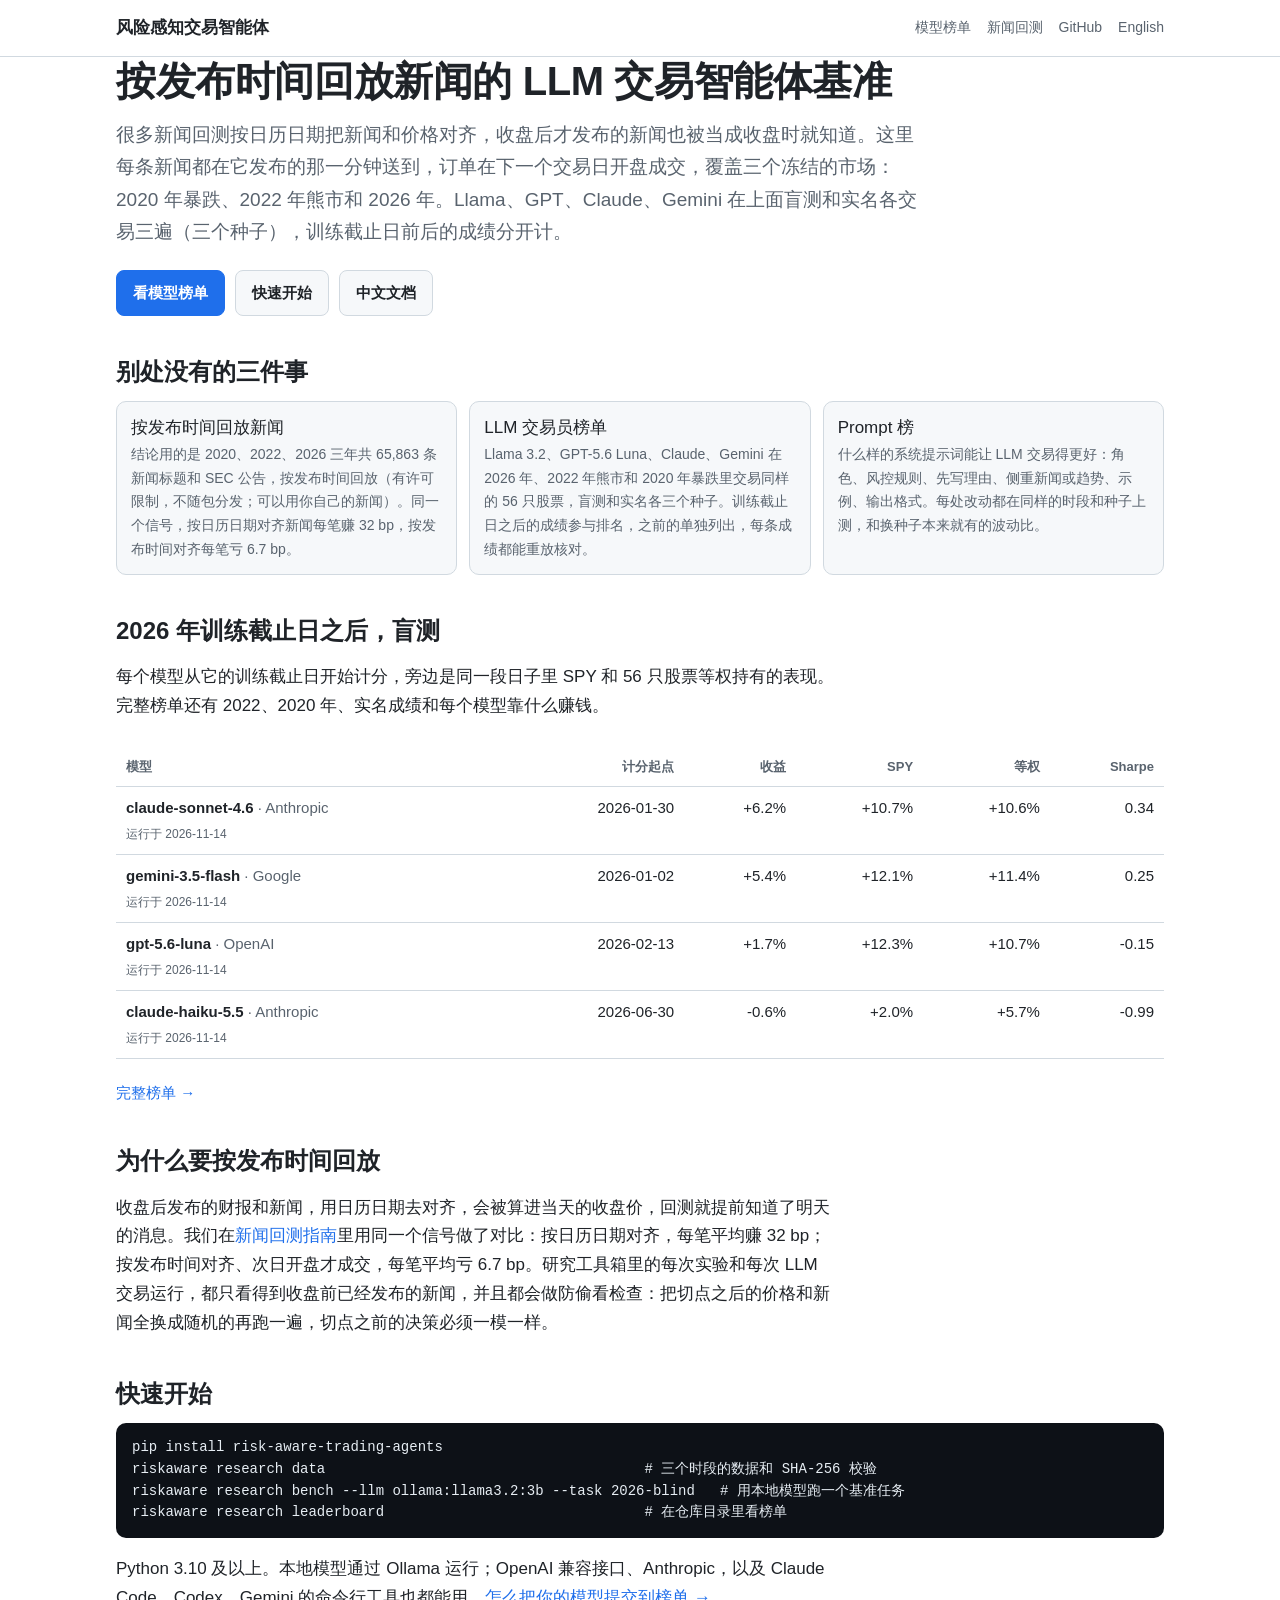
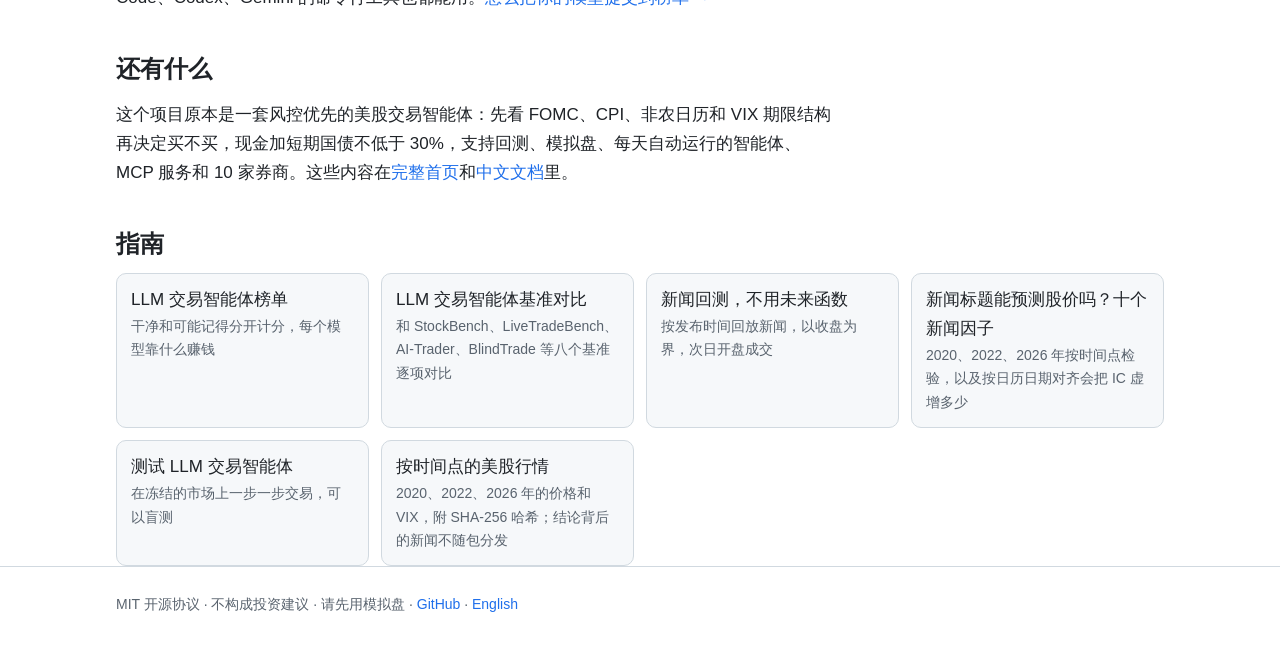
==== commit e5bde799: "Withdraw the licensed headline files; the results and their hashes stay public The 2020, 2022 and 20" ====
--- a/site/zh/index.html
+++ b/site/zh/index.html
@@ -4,7 +4,7 @@
 <meta charset="utf-8">
 <meta name="viewport" content="width=device-width, initial-scale=1">
 <title>LLM 交易智能体基准与榜单：按发布时间回放新闻 · 风险感知交易智能体</title>
-<meta name="description" content="开源的 LLM 交易智能体基准：新闻按发布时间回放，自带 2020 年暴跌、2022 年熊市和 2026 年三个冻结的美股市场（65,863 条带时间的新闻），公开的模型榜单按训练截止日前后分开计分，还有 Prompt 榜。MIT 开源。">
+<meta name="description" content="开源的 LLM 交易智能体基准：新闻按发布时间回放，三个冻结的美股市场：2020 年暴跌、2022 年熊市和 2026 年（结论基于 65,863 条带时间的新闻），公开的模型榜单按训练截止日前后分开计分，还有 Prompt 榜。MIT 开源。">
 <meta name="keywords" content="LLM 交易智能体, 大模型炒股, AI 交易基准, 模型榜单, Prompt 榜, 新闻回测, 未来函数, 按时间点数据, 量化回测, 美股数据, 回测框架">
 <link rel="canonical" href="https://jackson-cmd.github.io/risk-aware-trading-agents/zh/">
 <link rel="alternate" hreflang="en" href="https://jackson-cmd.github.io/risk-aware-trading-agents/">
@@ -13,12 +13,12 @@
 <meta property="og:type" content="website">
 <meta property="og:url" content="https://jackson-cmd.github.io/risk-aware-trading-agents/zh/">
 <meta property="og:title" content="风险感知交易智能体：按发布时间回放新闻的 LLM 交易基准">
-<meta property="og:description" content="三个冻结的美股市场、65,863 条带发布时间的新闻、按训练截止日前后分开计分的 LLM 交易员榜单、Prompt 榜，以及开源的风控优先交易智能体。">
+<meta property="og:description" content="三个冻结的美股市场、基于 65,863 条带发布时间新闻的结论、按训练截止日前后分开计分的 LLM 交易员榜单、Prompt 榜，以及开源的风控优先交易智能体。">
 <meta property="og:image" content="https://jackson-cmd.github.io/risk-aware-trading-agents/assets/social-preview.png">
 <meta name="twitter:card" content="summary_large_image">
 <link rel="stylesheet" href="../assets/guide.css">
-<script type="application/ld+json">{"@context":"https://schema.org","@type":"SoftwareSourceCode","name":"风险感知交易智能体（Risk-Aware Trading Agents）","description":"开源的 LLM 交易智能体基准：新闻按发布时间回放，自带 2020、2022、2026 三个冻结的美股市场和 65,863 条带发布时间的新闻，公开的模型榜单按训练截止日前后分开计分，Prompt 榜比较不同系统提示词；另有风控优先的美股交易智能体、MCP 服务和 10 家券商接口。","inLanguage":"zh-Hans","codeRepository":"https://github.com/jackson-cmd/risk-aware-trading-agents","url":"https://jackson-cmd.github.io/risk-aware-trading-agents/zh/","programmingLanguage":"Python","license":"https://opensource.org/licenses/MIT","keywords":["LLM 交易智能体基准","模型榜单","Prompt 榜","新闻回测","未来函数","按时间点数据"],"identifier":"https://doi.org/10.5281/zenodo.24202496"}</script>
-<script type="application/ld+json">{"@context":"https://schema.org","@type":"Dataset","name":"rta-bench-1：按发布时间回放新闻的 LLM 交易智能体基准","alternateName":["LLM 交易智能体基准"],"description":"按发布时间回放新闻的 LLM 交易智能体基准：三个冻结的美股市场（2020 年疫情暴跌、2022 年加息熊市、2026 年至 11 月 11 日），每段都有之前两年起 64 只大盘股和 25 个 ETF 的日线和 VIX 期限结构；六个任务，每个时段盲测和实名各一次；以及公开的 LLM 榜单，训练截止日前后的成绩分开计，每个条目都能重放出同样的数字。结论基于按发布时间回放的 65,863 条 Benzinga 新闻标题和 SEC 8-K 公告；标题数据有许可限制、不随包分发。","url":"https://jackson-cmd.github.io/risk-aware-trading-agents/zh/","sameAs":["https://github.com/jackson-cmd/risk-aware-trading-agents","https://huggingface.co/datasets/jacksonwangpro1/rta-bench-llm-trading-benchmark","https://huggingface.co/spaces/jacksonwangpro1/llm-trading-agent-leaderboard"],"license":"https://opensource.org/licenses/MIT","isAccessibleForFree":true,"inLanguage":"zh-Hans","keywords":["LLM 交易智能体基准","LLM 交易智能体榜单","新闻回测","未来函数","按时间点数据","数据污染","美股数据"],"creator":{"@type":"Organization","name":"Risk-Aware Trading Agents contributors","url":"https://github.com/jackson-cmd/risk-aware-trading-agents"},"temporalCoverage":["2018-01-02/2022-12-30","2024-01-02/2026-11-11"],"distribution":[{"@type":"DataDownload","name":"2026 年价格","encodingFormat":"text/csv","contentUrl":"https://github.com/jackson-cmd/risk-aware-trading-agents/raw/main/src/riskaware/research/data/market_2026.csv.gz"},{"@type":"DataDownload","name":"2022 年价格","encodingFormat":"text/csv","contentUrl":"https://github.com/jackson-cmd/risk-aware-trading-agents/raw/main/src/riskaware/research/data/market_2022.csv.gz"},{"@type":"DataDownload","name":"2020 年价格","encodingFormat":"text/csv","contentUrl":"https://github.com/jackson-cmd/risk-aware-trading-agents/raw/main/src/riskaware/research/data/market_2020.csv.gz"},{"@type":"DataDownload","name":"2026 年价格（Hugging Face 上的 Parquet）","encodingFormat":"application/vnd.apache.parquet","contentUrl":"https://huggingface.co/datasets/jacksonwangpro1/rta-bench-llm-trading-benchmark/resolve/main/data/prices.parquet"},{"@type":"DataDownload","name":"2022 年价格（Hugging Face 上的 Parquet）","encodingFormat":"application/vnd.apache.parquet","contentUrl":"https://huggingface.co/datasets/jacksonwangpro1/rta-bench-llm-trading-benchmark/resolve/main/data/prices_2022.parquet"},{"@type":"DataDownload","name":"2020 年价格（Hugging Face 上的 Parquet）","encodingFormat":"application/vnd.apache.parquet","contentUrl":"https://huggingface.co/datasets/jacksonwangpro1/rta-bench-llm-trading-benchmark/resolve/main/data/prices_2020.parquet"},{"@type":"DataDownload","name":"LLM 交易智能体榜单的结果","encodingFormat":"application/json","contentUrl":"https://jackson-cmd.github.io/risk-aware-trading-agents/assets/data/leaderboard.json"},{"@type":"DataDownload","name":"榜单条目（Hugging Face 上的 Parquet）","encodingFormat":"application/vnd.apache.parquet","contentUrl":"https://huggingface.co/datasets/jacksonwangpro1/rta-bench-llm-trading-benchmark/resolve/main/data/leaderboard.parquet"},{"@type":"DataDownload","name":"规则策略和买入持有的基准线（Hugging Face 上的 Parquet）","encodingFormat":"application/vnd.apache.parquet","contentUrl":"https://huggingface.co/datasets/jacksonwangpro1/rta-bench-llm-trading-benchmark/resolve/main/data/anchors.parquet"}]}</script>
+<script type="application/ld+json">{"@context":"https://schema.org","@type":"SoftwareSourceCode","name":"风险感知交易智能体（Risk-Aware Trading Agents）","description":"开源的 LLM 交易智能体基准：新闻按发布时间回放，自带 2020、2022、2026 三个冻结的美股市场，结论基于 65,863 条带发布时间的新闻（有许可限制，不随包分发），公开的模型榜单按训练截止日前后分开计分，Prompt 榜比较不同系统提示词；另有风控优先的美股交易智能体、MCP 服务和 10 家券商接口。","inLanguage":"zh-Hans","codeRepository":"https://github.com/jackson-cmd/risk-aware-trading-agents","url":"https://jackson-cmd.github.io/risk-aware-trading-agents/zh/","programmingLanguage":"Python","license":"https://opensource.org/licenses/MIT","keywords":["LLM 交易智能体基准","模型榜单","Prompt 榜","新闻回测","未来函数","按时间点数据"]}</script>
+<script type="application/ld+json">{"@context":"https://schema.org","@type":"Dataset","name":"rta-bench-1：按发布时间回放新闻的 LLM 交易智能体基准","alternateName":["LLM 交易智能体基准"],"description":"按发布时间回放新闻的 LLM 交易智能体基准：三个冻结的美股市场（2020 年疫情暴跌、2022 年加息熊市、2026 年至 11 月 11 日），每段都有之前两年起 64 只大盘股和 25 个 ETF 的日线和 VIX 期限结构；六个任务，每个时段盲测和实名各一次；以及公开的 LLM 榜单，训练截止日前后的成绩分开计，每个条目都能重放出同样的数字。结论基于按发布时间回放的 65,863 条新闻标题和 SEC 8-K 公告；标题数据有许可限制、不随包分发。","url":"https://jackson-cmd.github.io/risk-aware-trading-agents/zh/","sameAs":["https://github.com/jackson-cmd/risk-aware-trading-agents","https://huggingface.co/datasets/jacksonwangpro1/rta-bench-llm-trading-benchmark","https://huggingface.co/spaces/jacksonwangpro1/llm-trading-agent-leaderboard"],"license":"https://opensource.org/licenses/MIT","isAccessibleForFree":true,"inLanguage":"zh-Hans","keywords":["LLM 交易智能体基准","LLM 交易智能体榜单","新闻回测","未来函数","按时间点数据","数据污染","美股数据"],"creator":{"@type":"Organization","name":"Risk-Aware Trading Agents contributors","url":"https://github.com/jackson-cmd/risk-aware-trading-agents"},"temporalCoverage":["2018-01-02/2022-12-30","2024-01-02/2026-11-11"],"distribution":[{"@type":"DataDownload","name":"2026 年价格","encodingFormat":"text/csv","contentUrl":"https://github.com/jackson-cmd/risk-aware-trading-agents/raw/main/src/riskaware/research/data/market_2026.csv.gz"},{"@type":"DataDownload","name":"2022 年价格","encodingFormat":"text/csv","contentUrl":"https://github.com/jackson-cmd/risk-aware-trading-agents/raw/main/src/riskaware/research/data/market_2022.csv.gz"},{"@type":"DataDownload","name":"2020 年价格","encodingFormat":"text/csv","contentUrl":"https://github.com/jackson-cmd/risk-aware-trading-agents/raw/main/src/riskaware/research/data/market_2020.csv.gz"},{"@type":"DataDownload","name":"2026 年价格（Hugging Face 上的 Parquet）","encodingFormat":"application/vnd.apache.parquet","contentUrl":"https://huggingface.co/datasets/jacksonwangpro1/rta-bench-llm-trading-benchmark/resolve/main/data/prices.parquet"},{"@type":"DataDownload","name":"2022 年价格（Hugging Face 上的 Parquet）","encodingFormat":"application/vnd.apache.parquet","contentUrl":"https://huggingface.co/datasets/jacksonwangpro1/rta-bench-llm-trading-benchmark/resolve/main/data/prices_2022.parquet"},{"@type":"DataDownload","name":"2020 年价格（Hugging Face 上的 Parquet）","encodingFormat":"application/vnd.apache.parquet","contentUrl":"https://huggingface.co/datasets/jacksonwangpro1/rta-bench-llm-trading-benchmark/resolve/main/data/prices_2020.parquet"},{"@type":"DataDownload","name":"LLM 交易智能体榜单的结果","encodingFormat":"application/json","contentUrl":"https://jackson-cmd.github.io/risk-aware-trading-agents/assets/data/leaderboard.json"}]}</script>
 </head>
 <body>
 <header><div class="wrap wide">
@@ -42,7 +42,7 @@
 
 <h2 id="unique">别处没有的三件事</h2>
 <div class="more">
-  <a href="news-backtesting.html">按发布时间回放新闻<span>安装包自带 2020、2022、2026 三年共 65,863 条带发布时间的新闻标题和 SEC 公告，切自约 320 万条的本地新闻库（2011–2026 年）。同一个信号，按日历日期对齐新闻每笔赚 32 bp，按发布时间对齐每笔亏 6.7 bp。</span></a>
+  <a href="news-backtesting.html">按发布时间回放新闻<span>结论用的是 2020、2022、2026 三年共 65,863 条新闻标题和 SEC 公告，按发布时间回放（有许可限制，不随包分发；可以用你自己的新闻）。同一个信号，按日历日期对齐新闻每笔赚 32 bp，按发布时间对齐每笔亏 6.7 bp。</span></a>
   <a href="leaderboard.html">LLM 交易员榜单<span>Llama 3.2、GPT-5.6 Luna、Claude、Gemini 在 2026 年、2022 年熊市和 2020 年暴跌里交易同样的 56 只股票，盲测和实名各三个种子。训练截止日之后的成绩参与排名，之前的单独列出，每条成绩都能重放核对。</span></a>
   <a href="leaderboard.html#prompts">Prompt 榜<span>什么样的系统提示词能让 LLM 交易得更好：角色、风控规则、先写理由、侧重新闻或趋势、示例、输出格式。每处改动都在同样的时段和种子上测，和换种子本来就有的波动比。</span></a>
 </div>
@@ -79,7 +79,7 @@
   <a href="news-backtesting.html">新闻回测，不用未来函数<span>按发布时间回放新闻，以收盘为界，次日开盘成交</span></a>
   <a href="news-factors.html">新闻标题能预测股价吗？十个新闻因子<span>2020、2022、2026 年按时间点检验，以及按日历日期对齐会把 IC 虚增多少</span></a>
   <a href="llm-trading-agents.html">测试 LLM 交易智能体<span>在冻结的市场上一步一步交易，可以盲测</span></a>
-  <a href="point-in-time-market-data.html">按时间点的新闻数据和美股行情<span>2020、2022、2026 年的价格、VIX 和新闻，附 SHA-256 哈希</span></a>
+  <a href="point-in-time-market-data.html">按时间点的美股行情<span>2020、2022、2026 年的价格和 VIX，附 SHA-256 哈希；结论背后的新闻不随包分发</span></a>
 </div>
 </main>
 
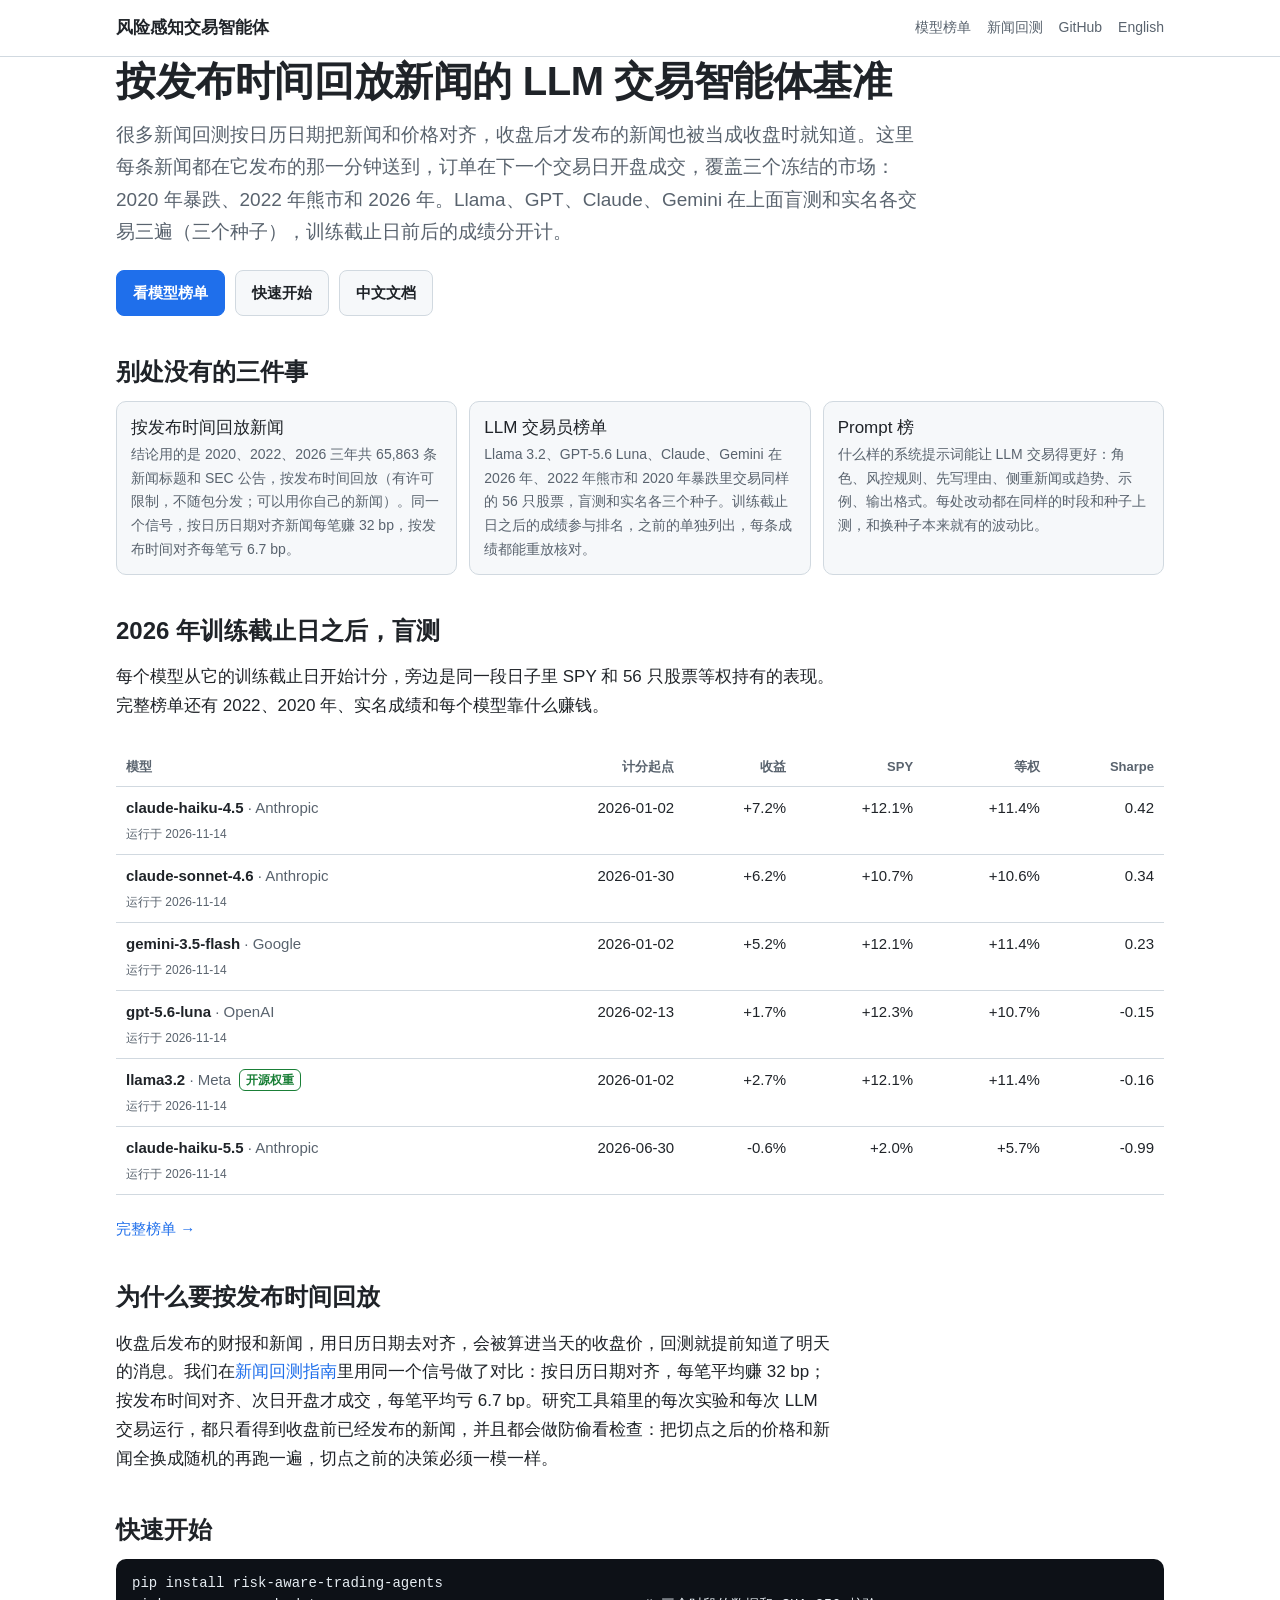
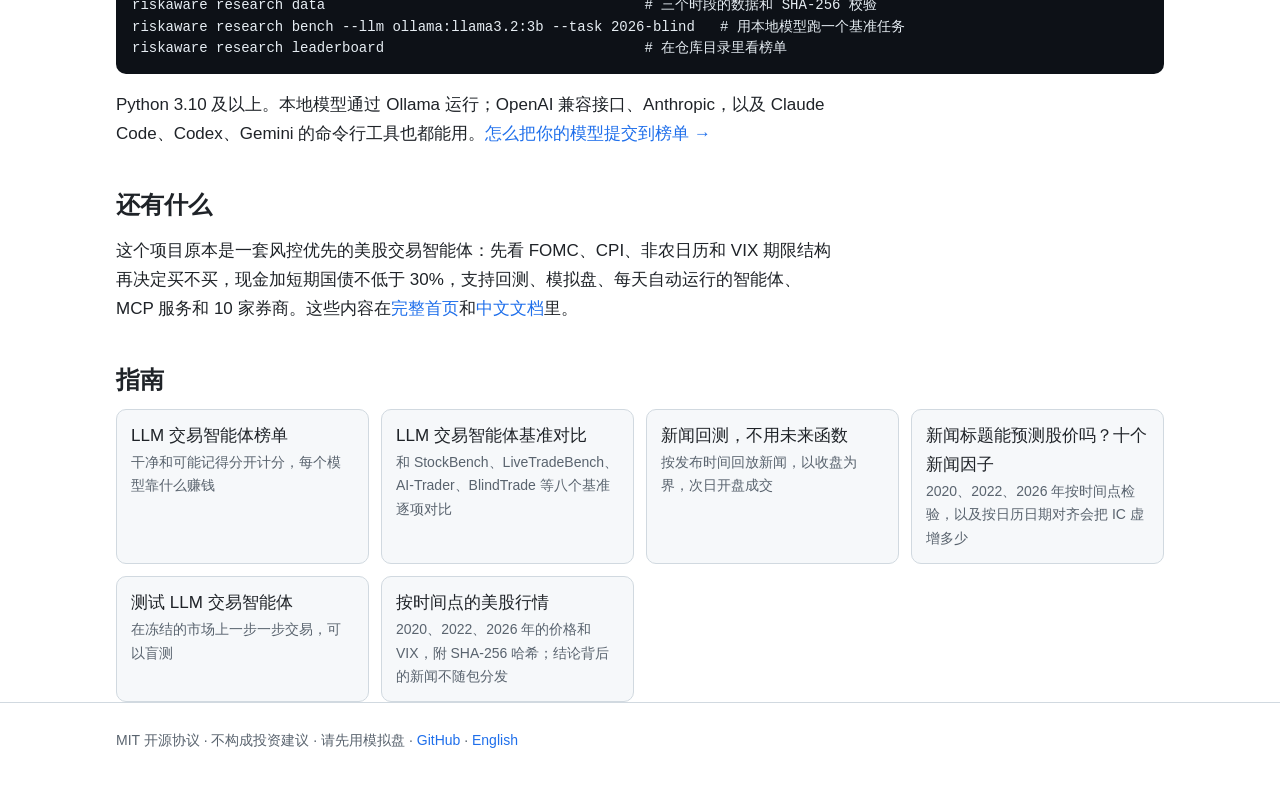
==== commit e45d3fe3: "Leaderboard: seed-0 results for Llama 3.2 and Claude Haiku 4.5, Gemini named and more seeds, recall-" ====
--- a/site/zh/index.html
+++ b/site/zh/index.html
@@ -51,9 +51,11 @@
 <p>每个模型从它的训练截止日开始计分，旁边是同一段日子里 SPY 和 56 只股票等权持有的表现。完整榜单还有 2022、2020 年、实名成绩和每个模型靠什么赚钱。</p>
 <!-- board:teaser -->
 <div class="table-wrap"><table class="board"><thead><tr><th>模型</th><th class="num">计分起点</th><th class="num">收益</th><th class="num">SPY</th><th class="num">等权</th><th class="num">Sharpe</th></tr></thead><tbody>
+<tr><td><b>claude-haiku-4.5</b><span class="muted"> · Anthropic</span><br><span class="muted small">运行于 2026-11-14</span></td><td class="num">2026-01-02</td><td class="num">+7.2%</td><td class="num">+12.1%</td><td class="num">+11.4%</td><td class="num">0.42</td></tr>
 <tr><td><b>claude-sonnet-4.6</b><span class="muted"> · Anthropic</span><br><span class="muted small">运行于 2026-11-14</span></td><td class="num">2026-01-30</td><td class="num">+6.2%</td><td class="num">+10.7%</td><td class="num">+10.6%</td><td class="num">0.34</td></tr>
-<tr><td><b>gemini-3.5-flash</b><span class="muted"> · Google</span><br><span class="muted small">运行于 2026-11-14</span></td><td class="num">2026-01-02</td><td class="num">+5.4%</td><td class="num">+12.1%</td><td class="num">+11.4%</td><td class="num">0.25</td></tr>
+<tr><td><b>gemini-3.5-flash</b><span class="muted"> · Google</span><br><span class="muted small">运行于 2026-11-14</span></td><td class="num">2026-01-02</td><td class="num">+5.2%</td><td class="num">+12.1%</td><td class="num">+11.4%</td><td class="num">0.23</td></tr>
 <tr><td><b>gpt-5.6-luna</b><span class="muted"> · OpenAI</span><br><span class="muted small">运行于 2026-11-14</span></td><td class="num">2026-02-13</td><td class="num">+1.7%</td><td class="num">+12.3%</td><td class="num">+10.7%</td><td class="num">-0.15</td></tr>
+<tr><td><b>llama3.2</b><span class="muted"> · Meta</span> <span class="badge">开源权重</span><br><span class="muted small">运行于 2026-11-14</span></td><td class="num">2026-01-02</td><td class="num">+2.7%</td><td class="num">+12.1%</td><td class="num">+11.4%</td><td class="num">-0.16</td></tr>
 <tr><td><b>claude-haiku-5.5</b><span class="muted"> · Anthropic</span><br><span class="muted small">运行于 2026-11-14</span></td><td class="num">2026-06-30</td><td class="num">-0.6%</td><td class="num">+2.0%</td><td class="num">+5.7%</td><td class="num">-0.99</td></tr>
 </tbody></table></div>
 <!-- /board:teaser -->
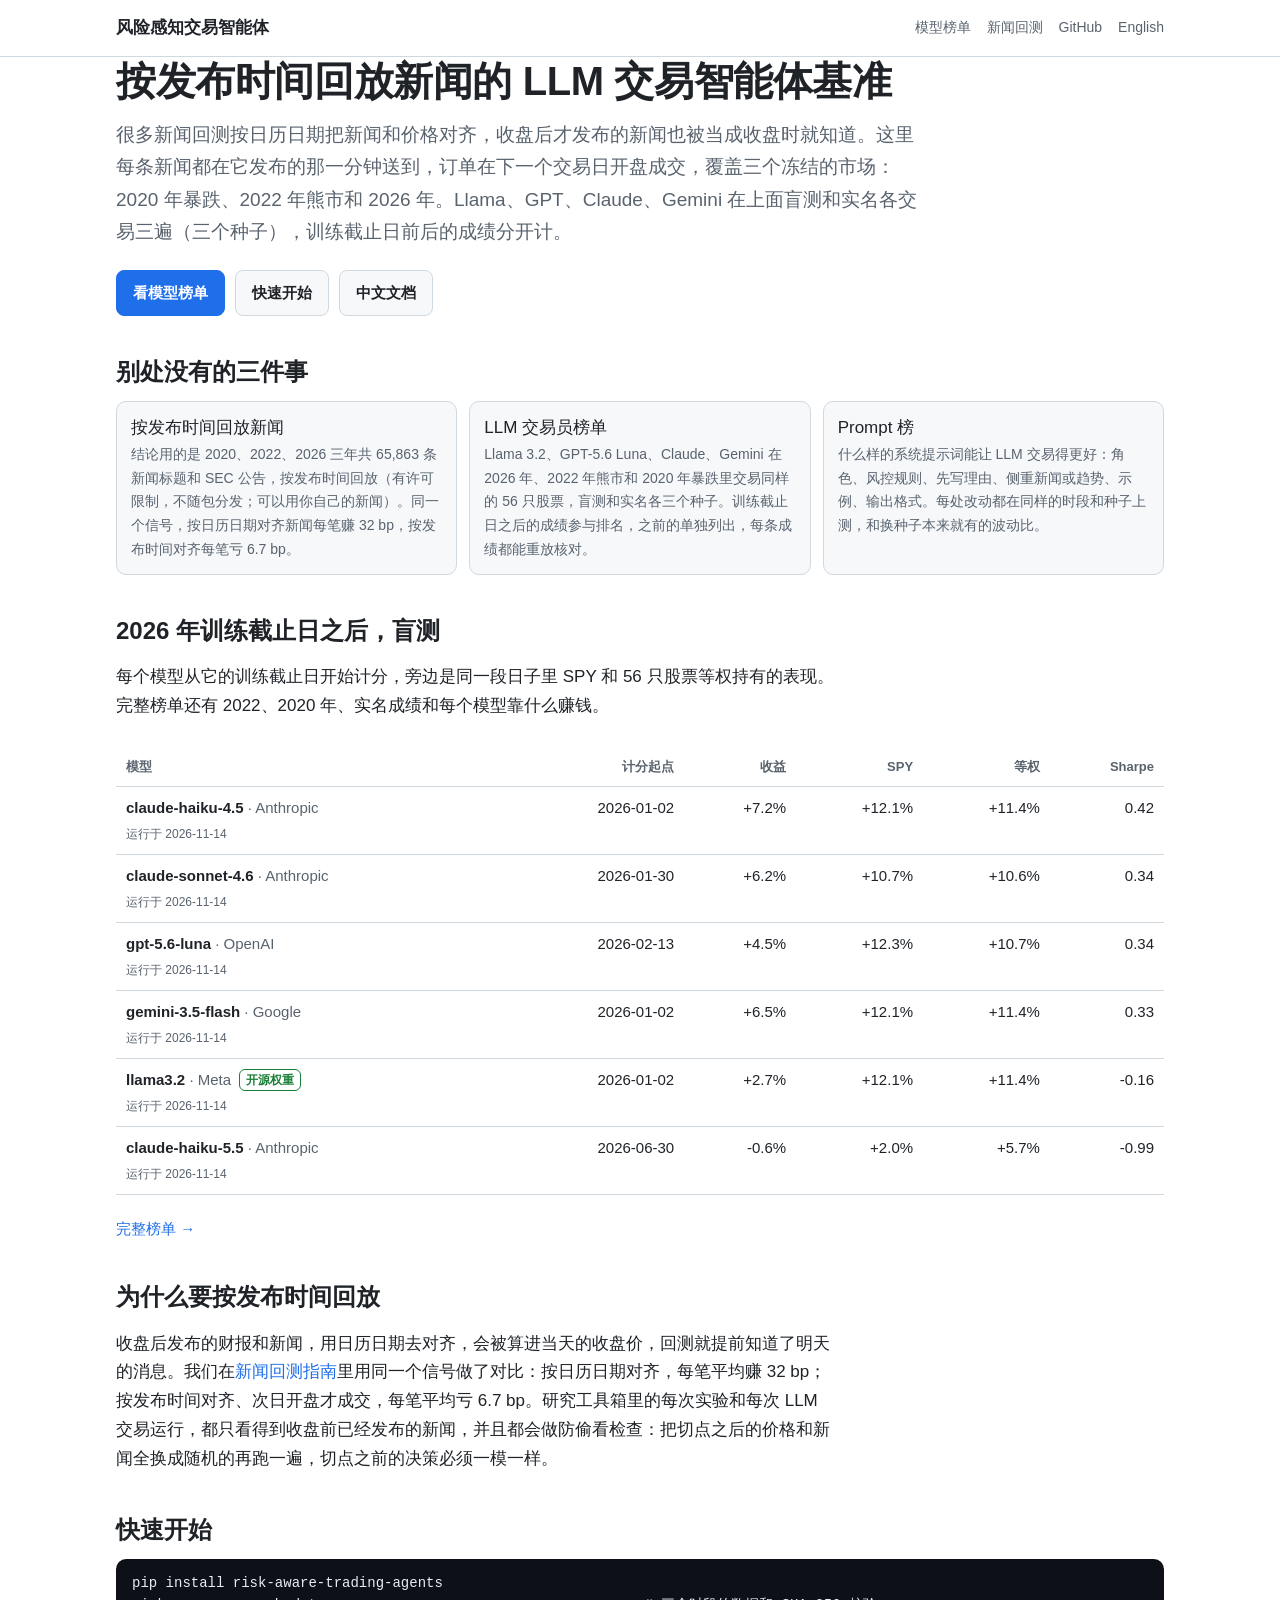
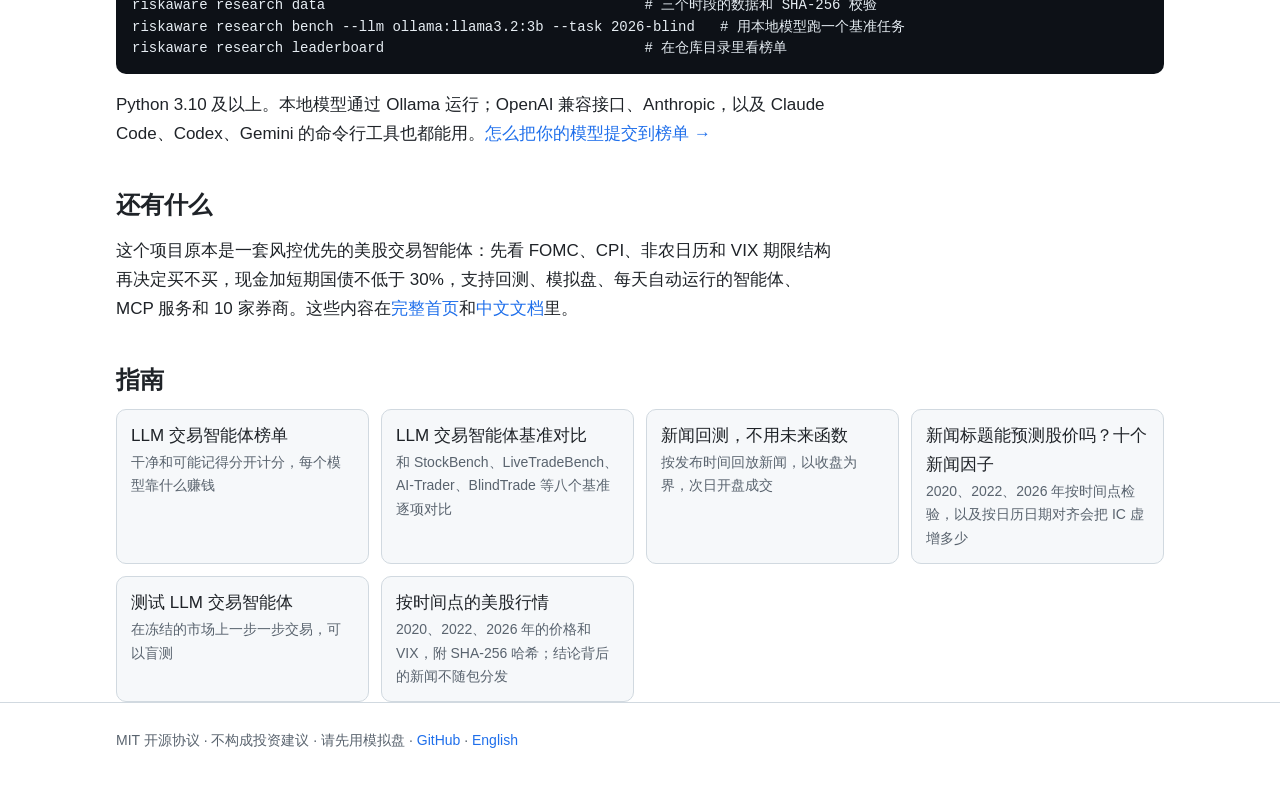
==== commit b28110fa: "Leaderboard: seeds 1 and 2 for Gemini and Llama, Luna and Gemini on one commit of the package" ====
--- a/site/zh/index.html
+++ b/site/zh/index.html
@@ -53,8 +53,8 @@
 <div class="table-wrap"><table class="board"><thead><tr><th>模型</th><th class="num">计分起点</th><th class="num">收益</th><th class="num">SPY</th><th class="num">等权</th><th class="num">Sharpe</th></tr></thead><tbody>
 <tr><td><b>claude-haiku-4.5</b><span class="muted"> · Anthropic</span><br><span class="muted small">运行于 2026-11-14</span></td><td class="num">2026-01-02</td><td class="num">+7.2%</td><td class="num">+12.1%</td><td class="num">+11.4%</td><td class="num">0.42</td></tr>
 <tr><td><b>claude-sonnet-4.6</b><span class="muted"> · Anthropic</span><br><span class="muted small">运行于 2026-11-14</span></td><td class="num">2026-01-30</td><td class="num">+6.2%</td><td class="num">+10.7%</td><td class="num">+10.6%</td><td class="num">0.34</td></tr>
-<tr><td><b>gemini-3.5-flash</b><span class="muted"> · Google</span><br><span class="muted small">运行于 2026-11-14</span></td><td class="num">2026-01-02</td><td class="num">+5.2%</td><td class="num">+12.1%</td><td class="num">+11.4%</td><td class="num">0.23</td></tr>
-<tr><td><b>gpt-5.6-luna</b><span class="muted"> · OpenAI</span><br><span class="muted small">运行于 2026-11-14</span></td><td class="num">2026-02-13</td><td class="num">+1.7%</td><td class="num">+12.3%</td><td class="num">+10.7%</td><td class="num">-0.15</td></tr>
+<tr><td><b>gpt-5.6-luna</b><span class="muted"> · OpenAI</span><br><span class="muted small">运行于 2026-11-14</span></td><td class="num">2026-02-13</td><td class="num">+4.5%</td><td class="num">+12.3%</td><td class="num">+10.7%</td><td class="num">0.34</td></tr>
+<tr><td><b>gemini-3.5-flash</b><span class="muted"> · Google</span><br><span class="muted small">运行于 2026-11-14</span></td><td class="num">2026-01-02</td><td class="num">+6.5%</td><td class="num">+12.1%</td><td class="num">+11.4%</td><td class="num">0.33</td></tr>
 <tr><td><b>llama3.2</b><span class="muted"> · Meta</span> <span class="badge">开源权重</span><br><span class="muted small">运行于 2026-11-14</span></td><td class="num">2026-01-02</td><td class="num">+2.7%</td><td class="num">+12.1%</td><td class="num">+11.4%</td><td class="num">-0.16</td></tr>
 <tr><td><b>claude-haiku-5.5</b><span class="muted"> · Anthropic</span><br><span class="muted small">运行于 2026-11-14</span></td><td class="num">2026-06-30</td><td class="num">-0.6%</td><td class="num">+2.0%</td><td class="num">+5.7%</td><td class="num">-0.99</td></tr>
 </tbody></table></div>
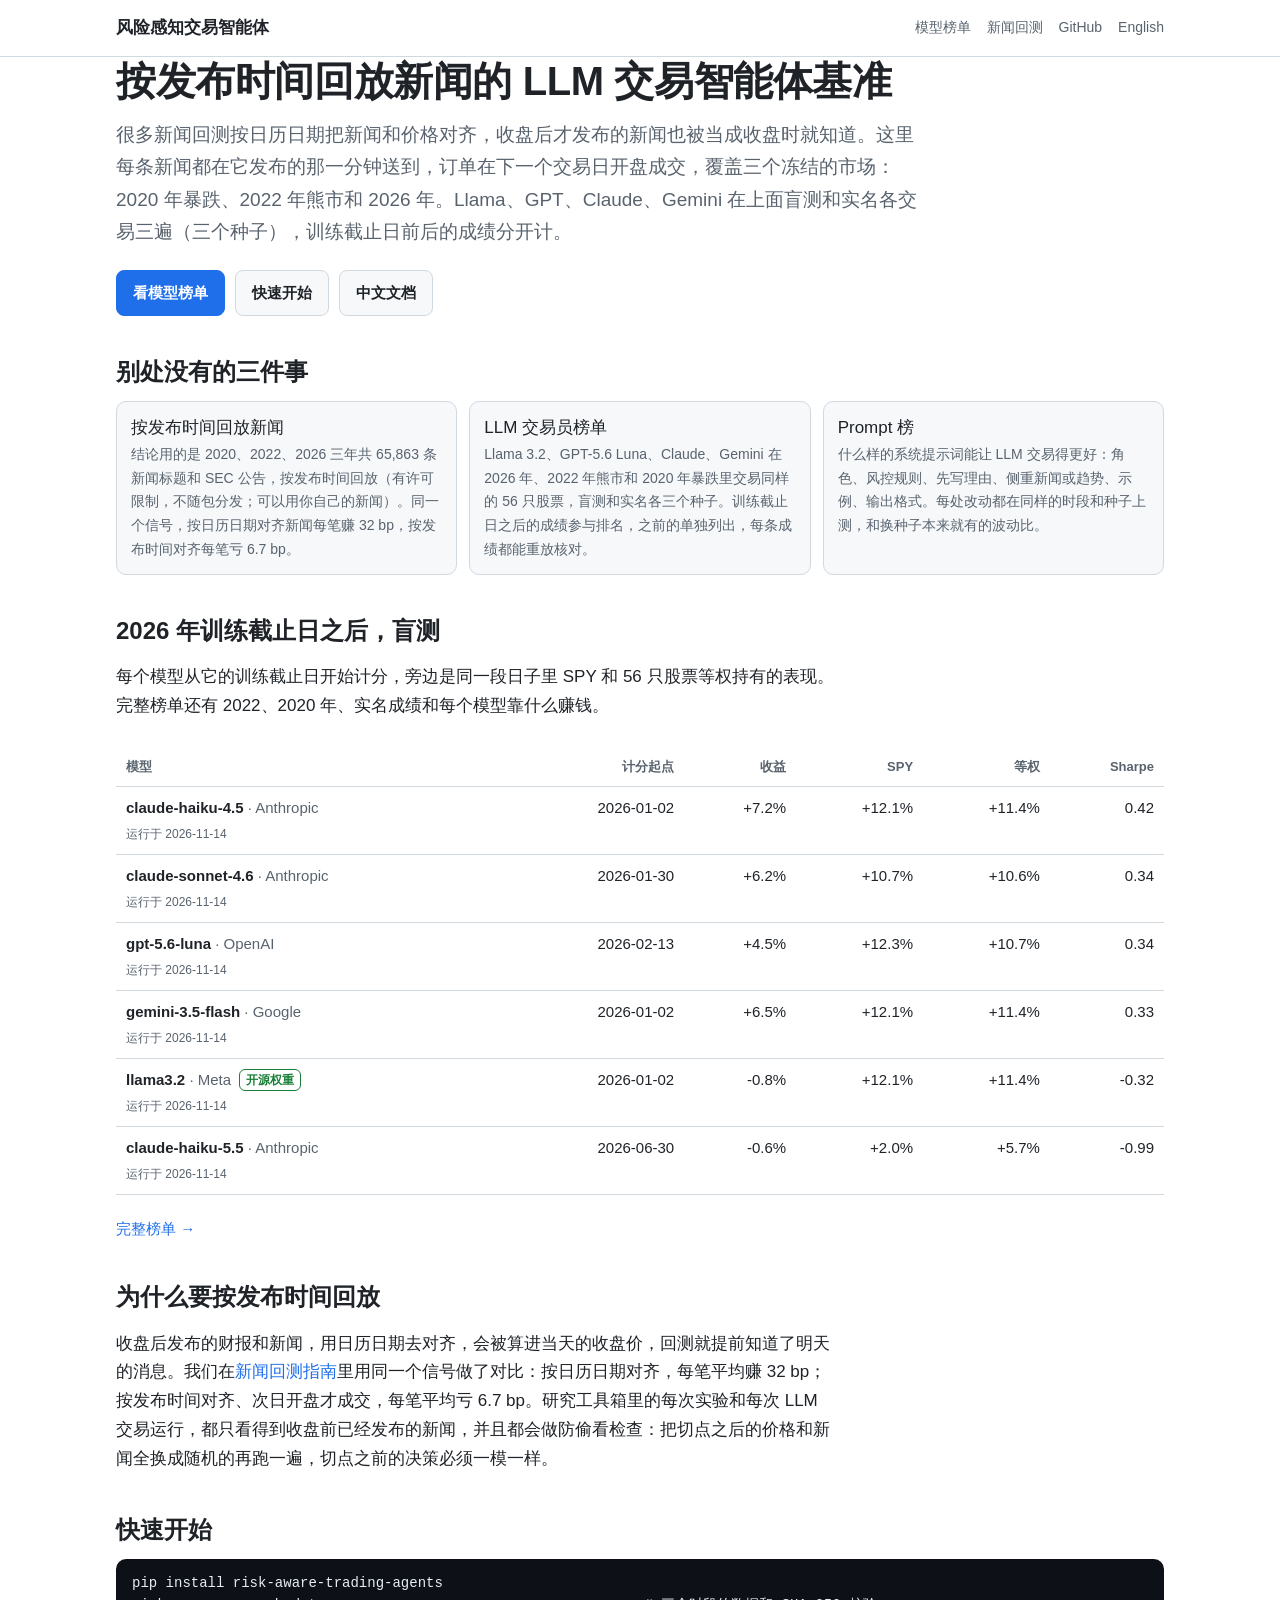
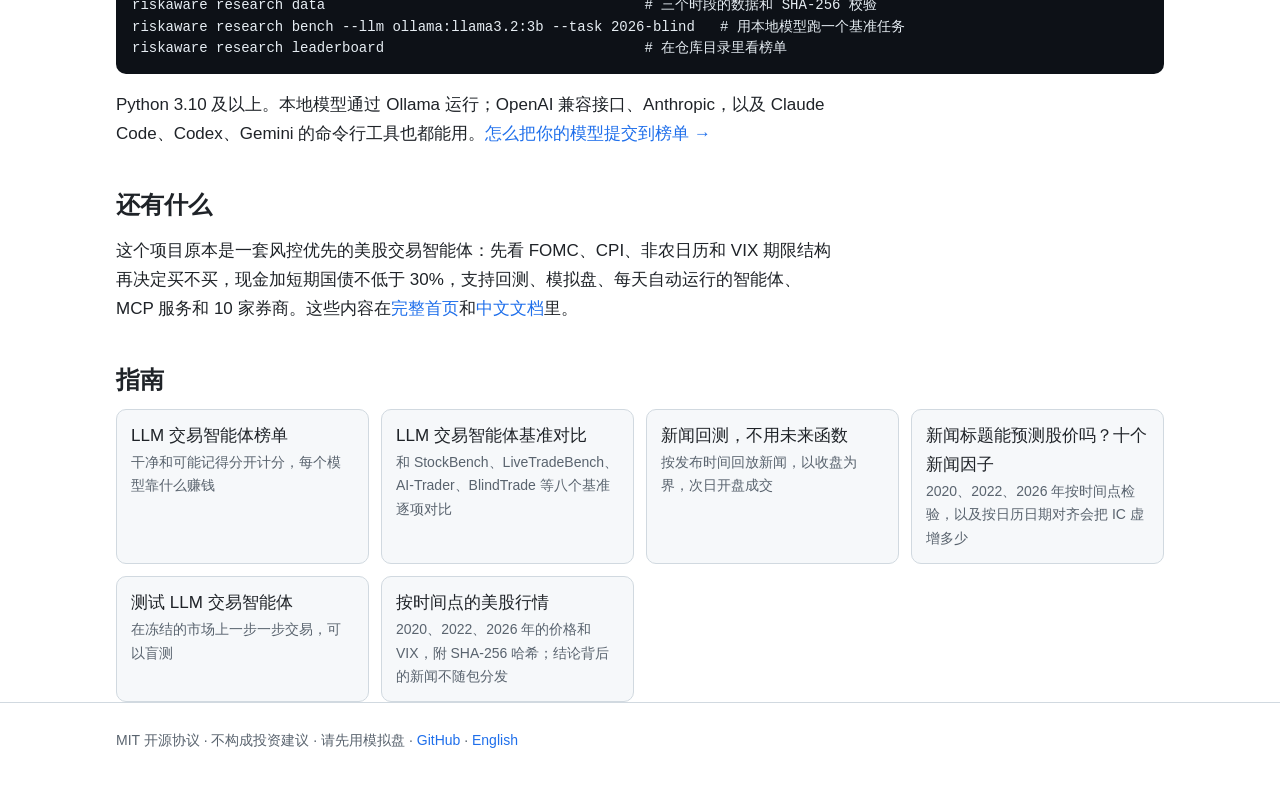
==== commit b21021ec: "Leaderboard: Llama's 2026 blind seeds 1 and 2; an entry publishes a reply's orders and no other key" ====
--- a/site/zh/index.html
+++ b/site/zh/index.html
@@ -55,7 +55,7 @@
 <tr><td><b>claude-sonnet-4.6</b><span class="muted"> · Anthropic</span><br><span class="muted small">运行于 2026-11-14</span></td><td class="num">2026-01-30</td><td class="num">+6.2%</td><td class="num">+10.7%</td><td class="num">+10.6%</td><td class="num">0.34</td></tr>
 <tr><td><b>gpt-5.6-luna</b><span class="muted"> · OpenAI</span><br><span class="muted small">运行于 2026-11-14</span></td><td class="num">2026-02-13</td><td class="num">+4.5%</td><td class="num">+12.3%</td><td class="num">+10.7%</td><td class="num">0.34</td></tr>
 <tr><td><b>gemini-3.5-flash</b><span class="muted"> · Google</span><br><span class="muted small">运行于 2026-11-14</span></td><td class="num">2026-01-02</td><td class="num">+6.5%</td><td class="num">+12.1%</td><td class="num">+11.4%</td><td class="num">0.33</td></tr>
-<tr><td><b>llama3.2</b><span class="muted"> · Meta</span> <span class="badge">开源权重</span><br><span class="muted small">运行于 2026-11-14</span></td><td class="num">2026-01-02</td><td class="num">+2.7%</td><td class="num">+12.1%</td><td class="num">+11.4%</td><td class="num">-0.16</td></tr>
+<tr><td><b>llama3.2</b><span class="muted"> · Meta</span> <span class="badge">开源权重</span><br><span class="muted small">运行于 2026-11-14</span></td><td class="num">2026-01-02</td><td class="num">-0.8%</td><td class="num">+12.1%</td><td class="num">+11.4%</td><td class="num">-0.32</td></tr>
 <tr><td><b>claude-haiku-5.5</b><span class="muted"> · Anthropic</span><br><span class="muted small">运行于 2026-11-14</span></td><td class="num">2026-06-30</td><td class="num">-0.6%</td><td class="num">+2.0%</td><td class="num">+5.7%</td><td class="num">-0.99</td></tr>
 </tbody></table></div>
 <!-- /board:teaser -->
